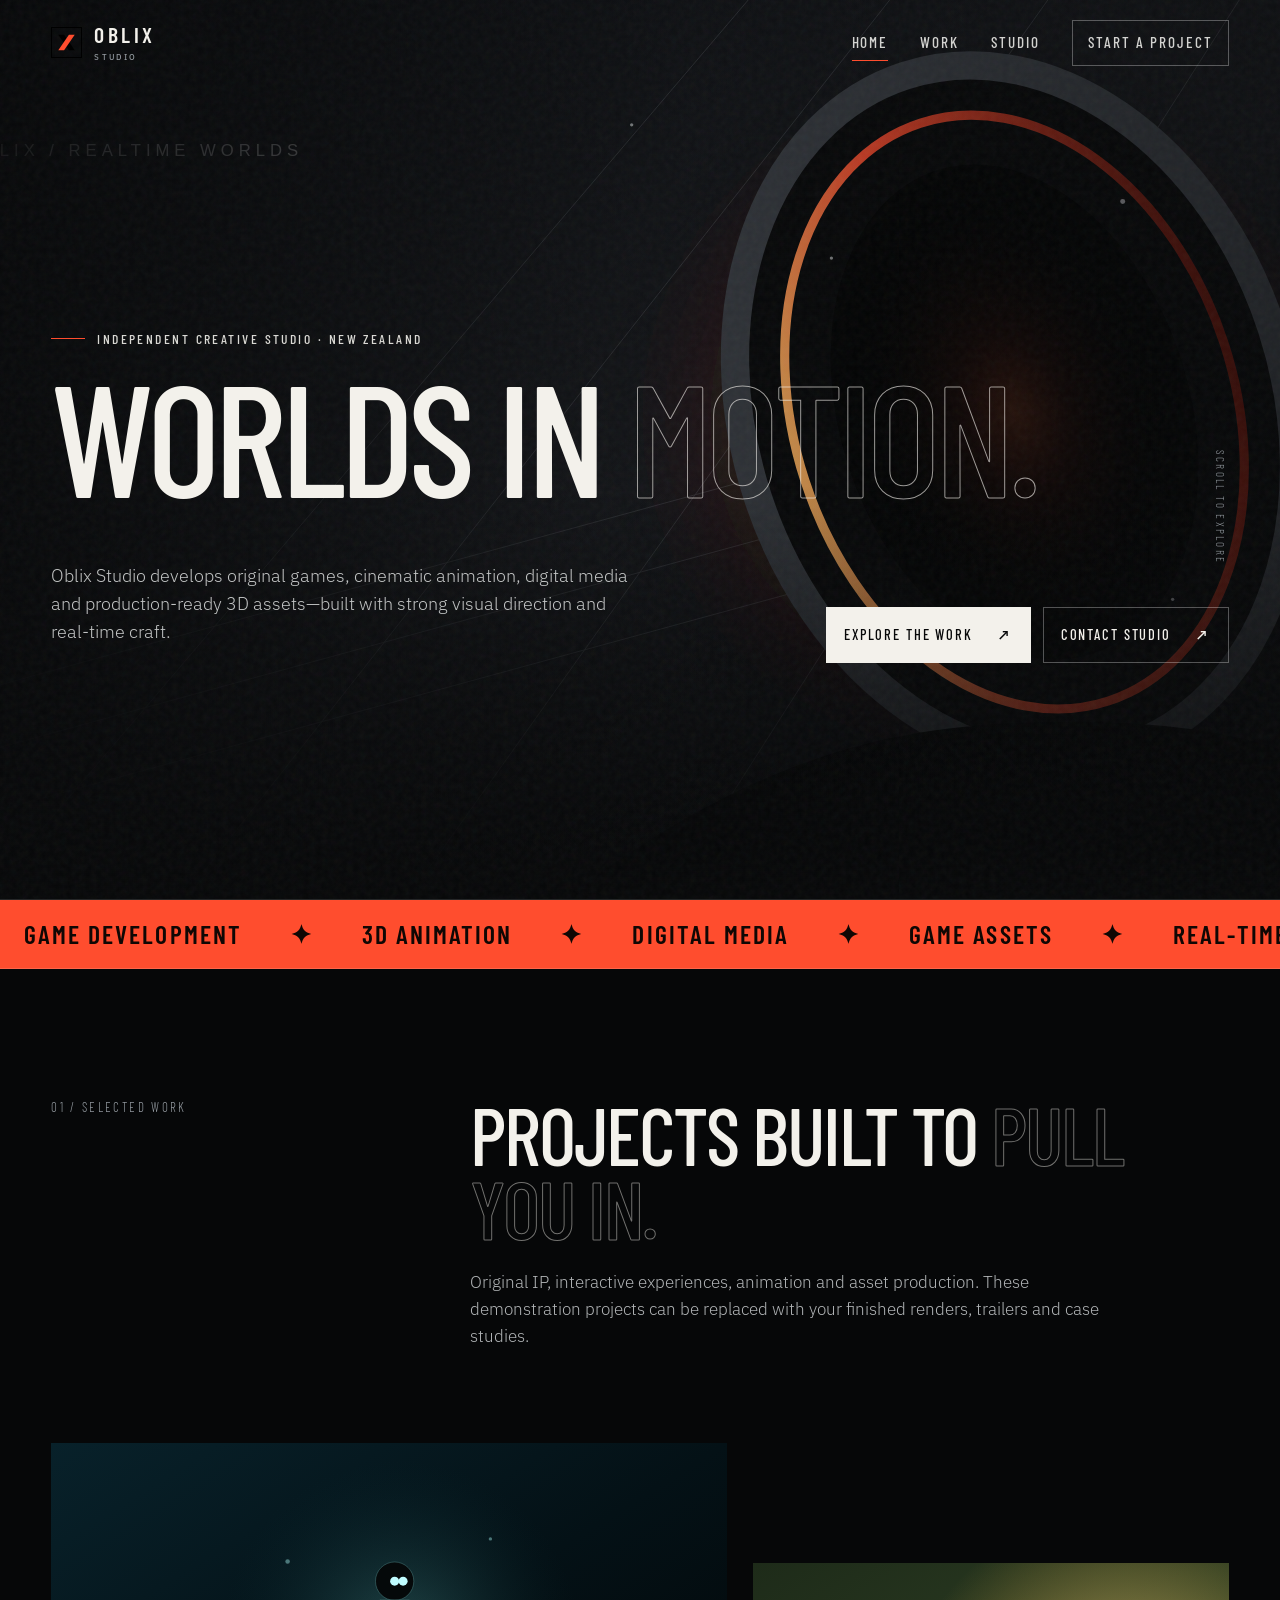
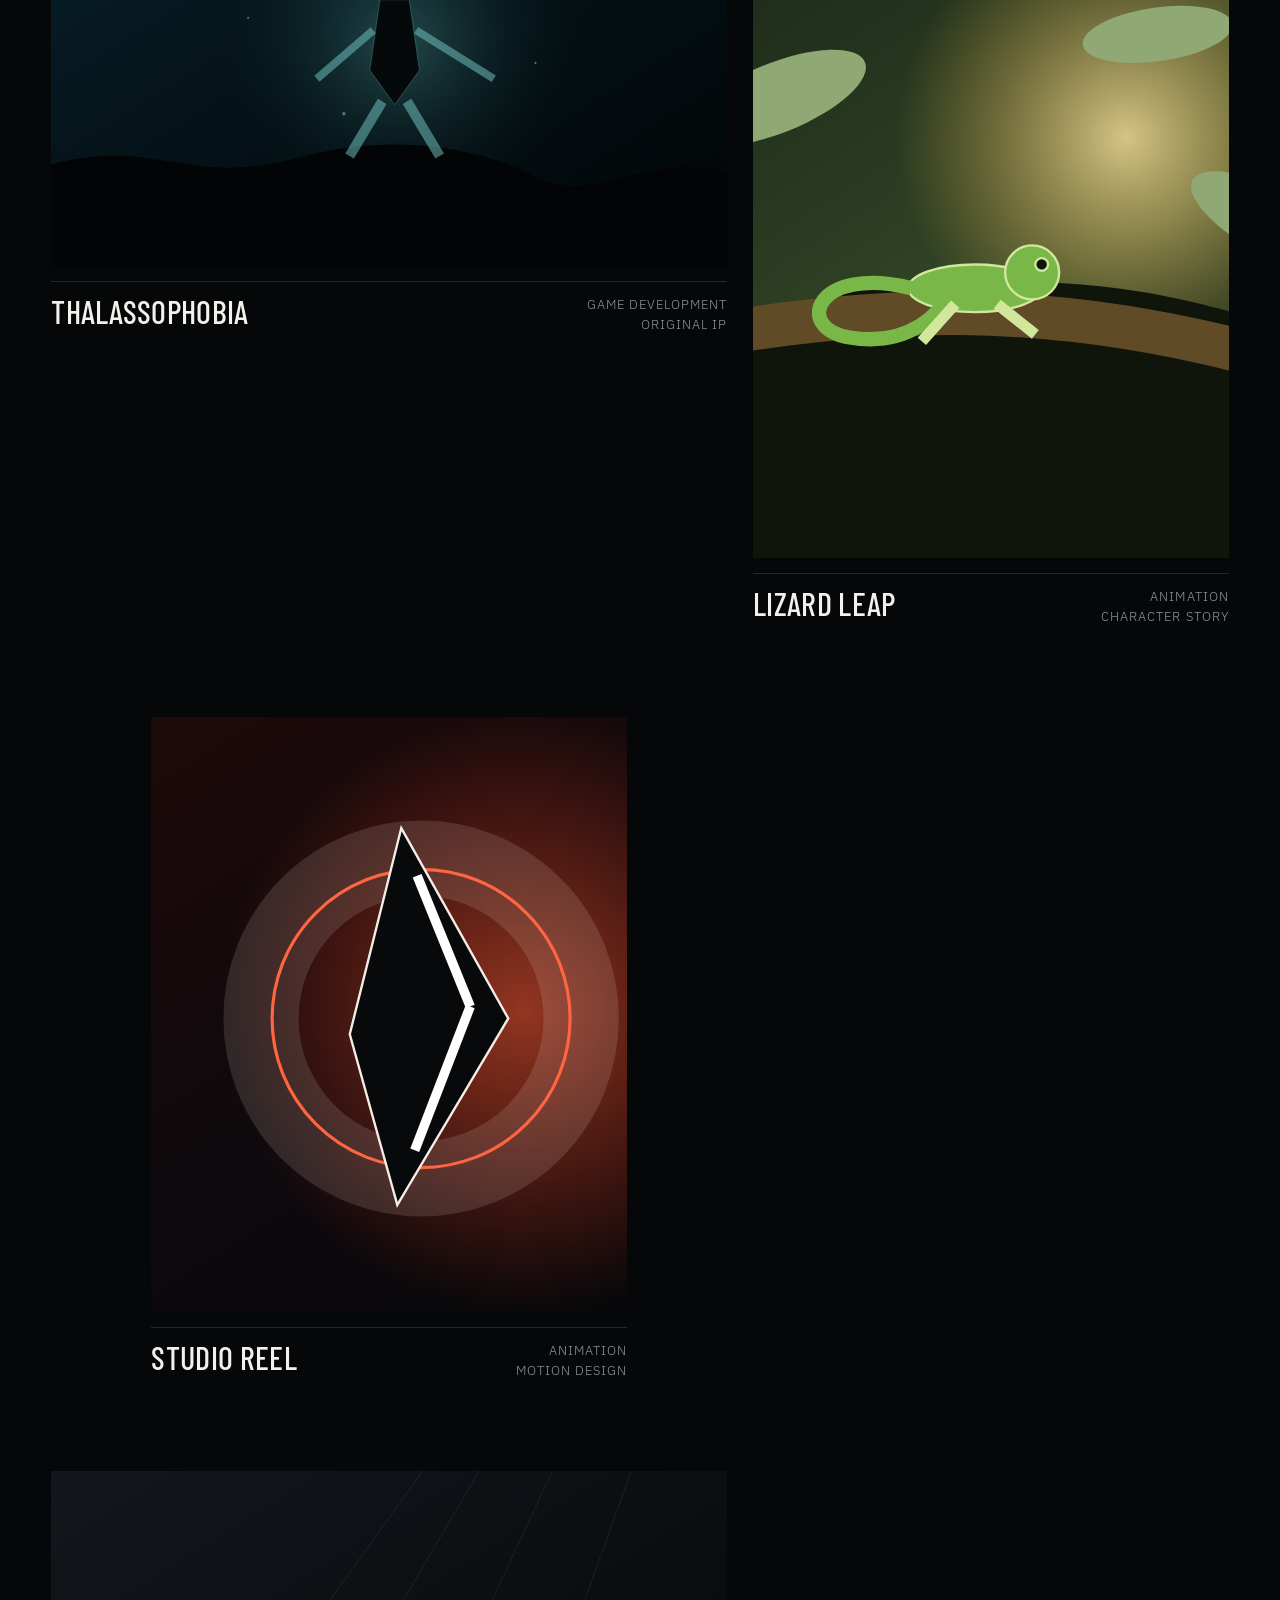
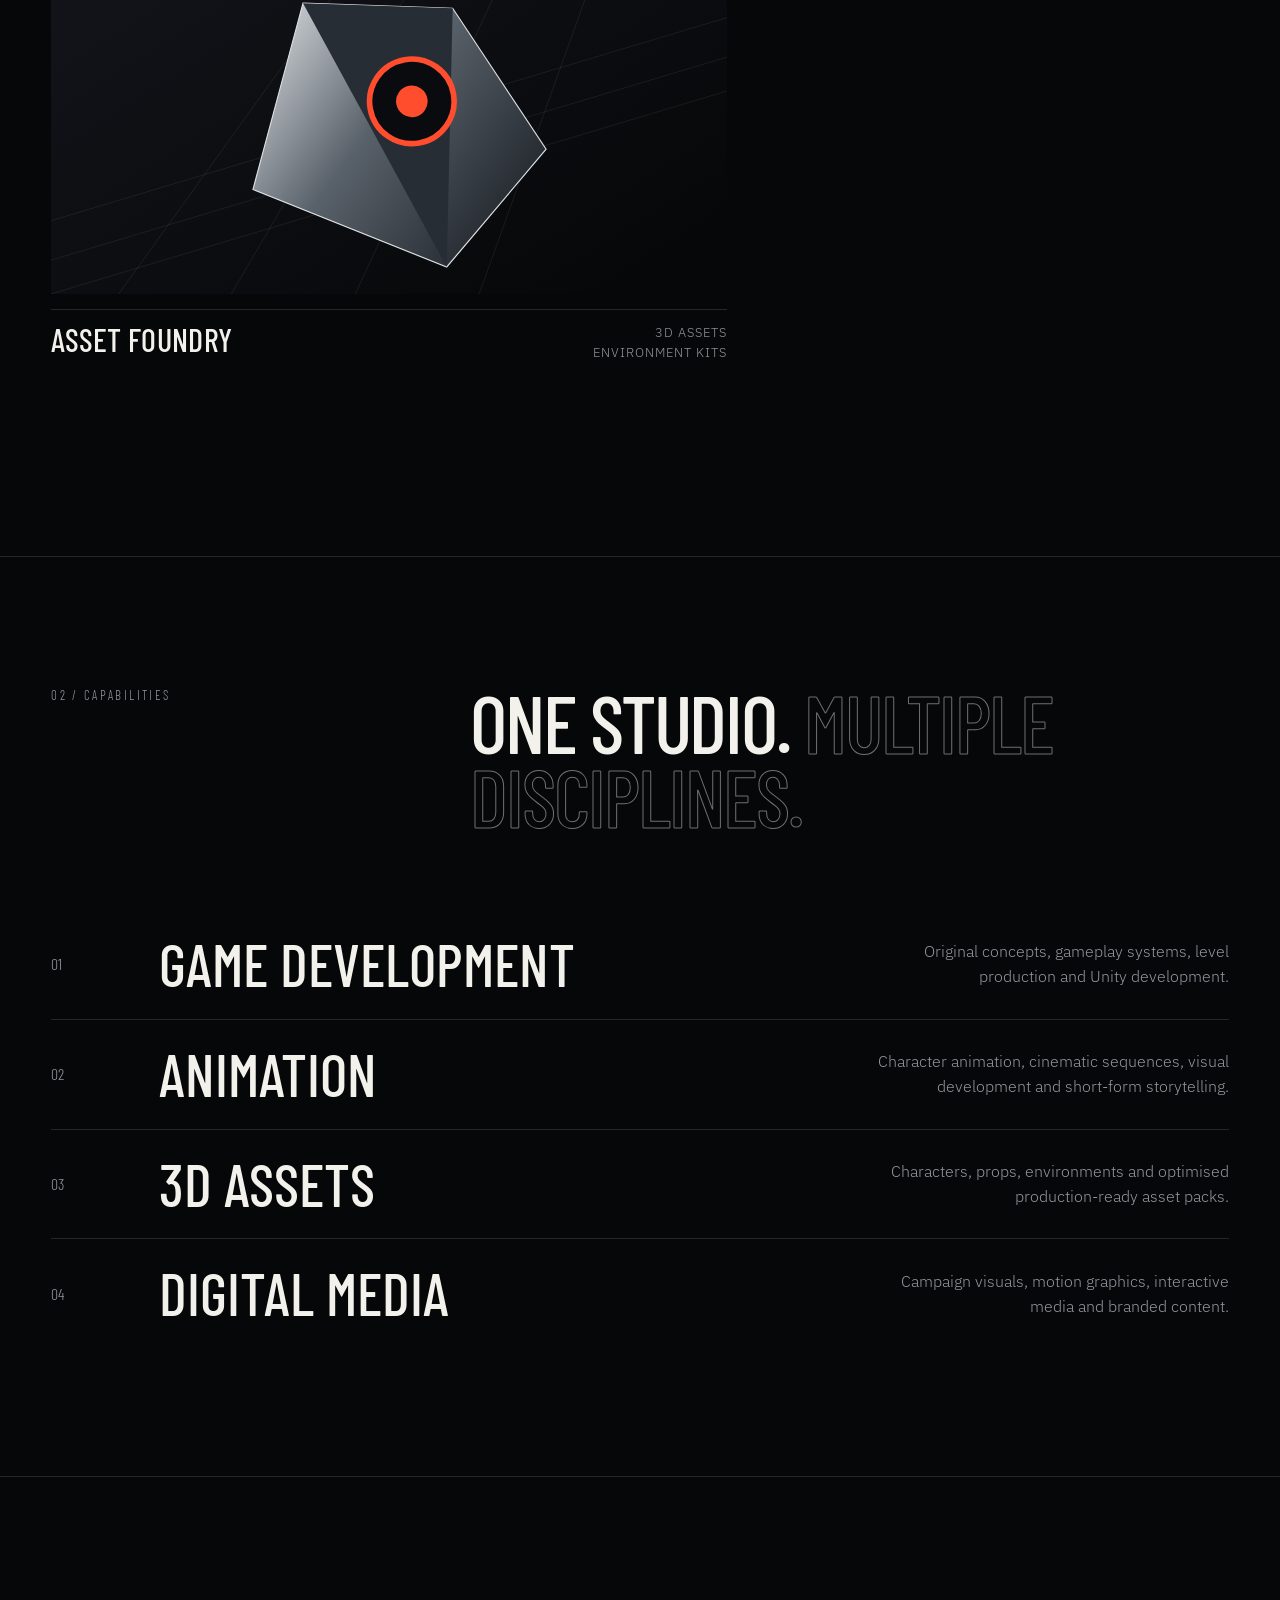
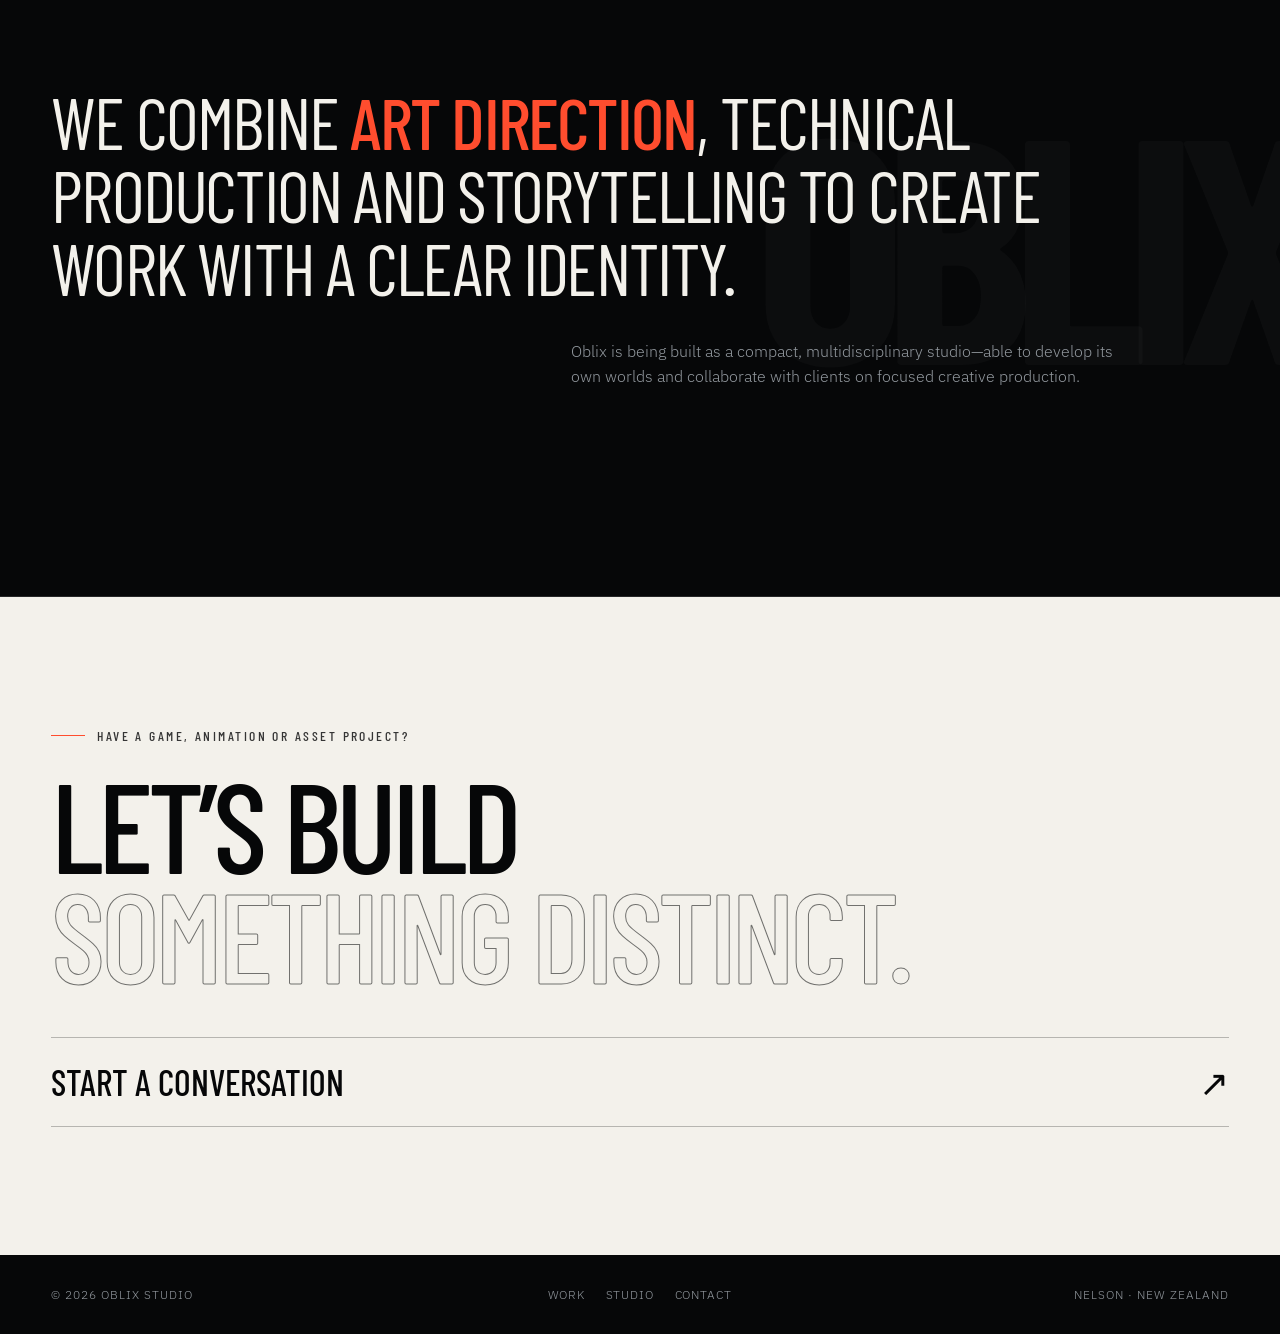
==== index.html @ b91f0e6e "first" ====
<!doctype html>
<html lang="en">
<head>
  <meta charset="utf-8">
  <meta name="viewport" content="width=device-width, initial-scale=1">
  <meta name="description" content="Oblix Studio creates games, animation, digital media and production-ready assets from New Zealand.">
  <meta name="theme-color" content="#060708">
  <title>Oblix Studio — Games, Animation & Digital Media</title>
  <link rel="icon" href="assets/favicon.svg" type="image/svg+xml">
  <link rel="stylesheet" href="styles.css">
</head>
<body>
<a class="skip-link" href="#main">Skip to content</a>
<header class="site-header">
  <a class="brand" href="index.html" aria-label="Oblix Studio home">
    <img class="brand-mark" src="assets/logo-mark.svg" alt=""><span class="brand-name">Oblix<small>Studio</small></span>
  </a>
  <button class="menu-toggle" aria-label="Open navigation" aria-expanded="false"><span></span></button>
  <nav class="nav-links" aria-label="Primary navigation">
    <a href="index.html" aria-current="page">Home</a><a href="work.html">Work</a><a href="about.html">Studio</a><a class="nav-contact" href="contact.html">Start a project</a>
  </nav>
</header>

<main id="main">
  <section class="hero">
    <div class="hero-media"><img src="assets/hero.svg" alt="Abstract portal in a dark real-time digital environment"></div><div class="hero-noise"></div>
    <div class="hero-content">
      <div class="eyebrow">Independent creative studio · New Zealand</div>
      <h1>Worlds in <span>motion.</span></h1>
      <div class="hero-bottom">
        <p class="hero-copy">Oblix Studio develops original games, cinematic animation, digital media and production-ready 3D assets—built with strong visual direction and real-time craft.</p>
        <div class="hero-actions"><a class="button primary" href="work.html">Explore the work</a><a class="button" href="contact.html">Contact studio</a></div>
      </div>
    </div>
    <div class="scroll-cue">Scroll to explore</div>
  </section>

  <div class="ticker" aria-hidden="true"><div class="ticker-track"><span>Game Development</span><span>3D Animation</span><span>Digital Media</span><span>Game Assets</span><span>Real-Time Production</span><span>Game Development</span><span>3D Animation</span><span>Digital Media</span><span>Game Assets</span><span>Real-Time Production</span></div></div>

  <section class="section" id="featured-work">
    <div class="section-head reveal"><div class="section-kicker">01 / Selected work</div><div><h2 class="section-title">Projects built to <em>pull you in.</em></h2><p class="section-intro">Original IP, interactive experiences, animation and asset production. These demonstration projects can be replaced with your finished renders, trailers and case studies.</p></div></div>
    <div class="work-grid">
      <a class="work-card reveal" href="work.html#thalassophobia"><div class="work-image"><img src="assets/project-ocean.svg" alt="Deep ocean game concept artwork"></div><div class="work-meta"><div class="work-name">Thalassophobia</div><div class="work-type">Game development<br>Original IP</div></div></a>
      <a class="work-card small reveal" href="work.html#lizard-leap"><div class="work-image"><img src="assets/project-lizard.svg" alt="Stylised lizard in a forest environment"></div><div class="work-meta"><div class="work-name">Lizard Leap</div><div class="work-type">Animation<br>Character story</div></div></a>
      <a class="work-card small reveal" href="work.html#reel"><div class="work-image"><img src="assets/project-reel.svg" alt="Abstract animation reel artwork"></div><div class="work-meta"><div class="work-name">Studio Reel</div><div class="work-type">Animation<br>Motion design</div></div></a>
      <a class="work-card reveal" href="work.html#assets"><div class="work-image"><img src="assets/project-assets.svg" alt="Hard-surface 3D asset artwork"></div><div class="work-meta"><div class="work-name">Asset Foundry</div><div class="work-type">3D assets<br>Environment kits</div></div></a>
    </div>
  </section>

  <section class="section capabilities">
    <div class="section-head reveal"><div class="section-kicker">02 / Capabilities</div><div><h2 class="section-title">One studio. <em>Multiple disciplines.</em></h2></div></div>
    <div class="capability-row reveal"><div class="capability-num">01</div><div class="capability-name">Game development</div><div class="capability-detail">Original concepts, gameplay systems, level production and Unity development.</div></div>
    <div class="capability-row reveal"><div class="capability-num">02</div><div class="capability-name">Animation</div><div class="capability-detail">Character animation, cinematic sequences, visual development and short-form storytelling.</div></div>
    <div class="capability-row reveal"><div class="capability-num">03</div><div class="capability-name">3D assets</div><div class="capability-detail">Characters, props, environments and optimised production-ready asset packs.</div></div>
    <div class="capability-row reveal"><div class="capability-num">04</div><div class="capability-name">Digital media</div><div class="capability-detail">Campaign visuals, motion graphics, interactive media and branded content.</div></div>
  </section>

  <section class="section statement">
    <div class="statement-inner reveal"><p>We combine <strong>art direction</strong>, technical production and storytelling to create work with a clear identity.</p><div class="statement-note">Oblix is being built as a compact, multidisciplinary studio—able to develop its own worlds and collaborate with clients on focused creative production.</div></div>
  </section>

  <section class="contact-band">
    <div class="contact-band-inner reveal"><div class="eyebrow">Have a game, animation or asset project?</div><h2>Let’s build <span>something distinct.</span></h2><a class="contact-link" href="contact.html"><span>Start a conversation</span><span>↗</span></a></div>
  </section>
</main>

<footer class="site-footer"><div>© <span data-year></span> Oblix Studio</div><nav><a href="work.html">Work</a><a href="about.html">Studio</a><a href="contact.html">Contact</a></nav><div class="footer-right">Nelson · New Zealand</div></footer>
<script src="script.js"></script>
</body>
</html>
---- styles.css ----
@import url('https://fonts.googleapis.com/css2?family=Barlow+Condensed:wght@400;500;600;700&family=IBM+Plex+Sans:wght@300;400;500;600&display=swap');

:root {
  --bg: #060708;
  --bg-soft: #0b0d0f;
  --surface: #101316;
  --text: #f3f1eb;
  --muted: #92989e;
  --line: rgba(255,255,255,.13);
  --line-strong: rgba(255,255,255,.3);
  --accent: #ff4d2e;
  --accent-2: #ffb347;
  --max: 1500px;
  --pad: clamp(20px, 4vw, 68px);
  --display: 'Barlow Condensed', Arial Narrow, sans-serif;
  --body: 'IBM Plex Sans', Arial, sans-serif;
}

* { box-sizing: border-box; }
html { scroll-behavior: smooth; background: var(--bg); }
body {
  margin: 0;
  background: var(--bg);
  color: var(--text);
  font-family: var(--body);
  font-weight: 300;
  line-height: 1.55;
  overflow-x: hidden;
}
body.menu-open { overflow: hidden; }
::selection { background: var(--accent); color: #fff; }
a { color: inherit; text-decoration: none; }
img { max-width: 100%; display: block; }
button, input, textarea { font: inherit; }

.skip-link {
  position: fixed; left: 12px; top: -60px; z-index: 9999;
  background: var(--text); color: var(--bg); padding: 10px 16px;
}
.skip-link:focus { top: 12px; }

.site-header {
  position: fixed; inset: 0 0 auto 0; z-index: 100;
  display: flex; justify-content: space-between; align-items: center;
  padding: 20px var(--pad);
  transition: background .35s ease, border-color .35s ease, padding .35s ease;
  border-bottom: 1px solid transparent;
}
.site-header.scrolled {
  background: rgba(6,7,8,.88); backdrop-filter: blur(18px);
  border-color: var(--line); padding-top: 14px; padding-bottom: 14px;
}
.brand { display: inline-flex; gap: 12px; align-items: center; position: relative; z-index: 102; }
.brand-mark { width: 31px; height: 31px; }
.brand-name {
  font-family: var(--display); font-size: 1.35rem; font-weight: 600;
  letter-spacing: .16em; text-transform: uppercase; line-height: 1;
}
.brand-name small { display: block; font: 500 .52rem var(--body); letter-spacing: .29em; color: var(--muted); margin-top: 5px; }
.nav-links { display: flex; align-items: center; gap: clamp(20px, 2.5vw, 42px); }
.nav-links a {
  font-family: var(--display); font-weight: 500; font-size: .95rem;
  letter-spacing: .13em; text-transform: uppercase; color: #d3d3d0;
  position: relative;
}
.nav-links a::after { content: ''; position: absolute; left: 0; right: 100%; bottom: -6px; height: 1px; background: var(--accent); transition: right .25s ease; }
.nav-links a:hover::after, .nav-links a[aria-current='page']::after { right: 0; }
.nav-contact { border: 1px solid var(--line-strong); padding: 10px 15px; }
.nav-contact:hover { border-color: var(--accent); }
.menu-toggle { display: none; background: none; border: 0; color: var(--text); width: 42px; height: 42px; position: relative; z-index: 102; }
.menu-toggle span, .menu-toggle::before, .menu-toggle::after { content: ''; position: absolute; width: 24px; height: 1px; background: currentColor; left: 9px; transition: .3s ease; }
.menu-toggle::before { top: 13px; }.menu-toggle span { top: 20px; }.menu-toggle::after { top: 27px; }
.menu-open .menu-toggle::before { transform: translateY(7px) rotate(45deg); }
.menu-open .menu-toggle span { opacity: 0; }
.menu-open .menu-toggle::after { transform: translateY(-7px) rotate(-45deg); }

.hero {
  min-height: 100svh; position: relative; display: grid; align-items: end;
  overflow: hidden; border-bottom: 1px solid var(--line);
}
.hero-media { position: absolute; inset: 0; }
.hero-media img { width: 100%; height: 100%; object-fit: cover; }
.hero-media::after {
  content: ''; position: absolute; inset: 0;
  background: linear-gradient(90deg, rgba(6,7,8,.85) 0%, rgba(6,7,8,.2) 54%, rgba(6,7,8,.5) 100%), linear-gradient(0deg, #060708 0%, transparent 46%);
}
.hero-noise { position: absolute; inset: 0; opacity: .14; pointer-events: none; background-image: url("data:image/svg+xml,%3Csvg viewBox='0 0 180 180' xmlns='http://www.w3.org/2000/svg'%3E%3Cfilter id='n'%3E%3CfeTurbulence type='fractalNoise' baseFrequency='.8' numOctaves='4' stitchTiles='stitch'/%3E%3C/filter%3E%3Crect width='100%25' height='100%25' filter='url(%23n)' opacity='.35'/%3E%3C/svg%3E"); }
.hero-content { position: relative; z-index: 2; padding: 150px var(--pad) 58px; max-width: var(--max); width: 100%; margin: auto; }
.eyebrow { display: flex; align-items: center; gap: 12px; font-family: var(--display); letter-spacing: .18em; text-transform: uppercase; font-weight: 500; color: #dad9d4; font-size: .85rem; }
.eyebrow::before { content: ''; width: 34px; height: 1px; background: var(--accent); }
.hero h1, .page-hero h1 {
  margin: 20px 0 0; max-width: 1080px; font-family: var(--display); font-weight: 500;
  text-transform: uppercase; letter-spacing: -.035em; line-height: .83;
  font-size: clamp(5rem, 12.4vw, 13.8rem);
}
.hero h1 span { color: transparent; -webkit-text-stroke: 1px rgba(243,241,235,.62); }
.hero-bottom { display: grid; grid-template-columns: minmax(260px, 580px) auto; gap: 40px; align-items: end; margin-top: 44px; }
.hero-copy { font-size: clamp(1rem, 1.4vw, 1.28rem); color: #c1c3c3; max-width: 600px; }
.hero-actions { display: flex; gap: 12px; justify-content: flex-end; flex-wrap: wrap; }
.button { display: inline-flex; align-items: center; justify-content: space-between; gap: 24px; min-width: 180px; padding: 15px 17px; border: 1px solid var(--line-strong); font-family: var(--display); text-transform: uppercase; letter-spacing: .13em; font-weight: 500; font-size: .9rem; transition: background .25s, color .25s, border-color .25s; }
.button::after { content: '↗'; font-family: var(--body); font-size: 1rem; }
.button.primary { background: var(--text); color: var(--bg); border-color: var(--text); }
.button:hover { background: var(--accent); color: #fff; border-color: var(--accent); }
.scroll-cue { position: absolute; right: var(--pad); top: 50%; z-index: 2; writing-mode: vertical-rl; font-family: var(--display); text-transform: uppercase; letter-spacing: .2em; font-size: .7rem; color: var(--muted); }

.ticker { overflow: hidden; border-bottom: 1px solid var(--line); background: var(--accent); color: #100704; }
.ticker-track { width: max-content; display: flex; animation: ticker 28s linear infinite; }
.ticker span { font-family: var(--display); font-weight: 600; font-size: clamp(1.1rem, 2vw, 1.6rem); text-transform: uppercase; letter-spacing: .08em; padding: 14px 24px; }
.ticker span::after { content: '✦'; margin-left: 48px; }
@keyframes ticker { to { transform: translateX(-50%); } }

.section { padding: clamp(80px, 10vw, 150px) var(--pad); max-width: var(--max); margin: auto; }
.section-head { display: grid; grid-template-columns: 1fr 2fr; gap: 40px; align-items: start; margin-bottom: clamp(38px, 6vw, 82px); }
.section-kicker { font-family: var(--display); letter-spacing: .18em; text-transform: uppercase; color: var(--muted); font-size: .82rem; }
.section-title { margin: 0; font: 500 clamp(2.7rem, 6.3vw, 7.4rem)/.92 var(--display); text-transform: uppercase; letter-spacing: -.025em; }
.section-title em { font-style: normal; color: transparent; -webkit-text-stroke: 1px rgba(243,241,235,.45); }
.section-intro { max-width: 670px; color: #b1b4b6; font-size: 1.08rem; margin-top: 24px; }

.work-grid { display: grid; grid-template-columns: repeat(12, 1fr); gap: clamp(14px, 2vw, 28px); }
.work-card { position: relative; grid-column: span 7; margin-bottom: clamp(26px, 5vw, 76px); }
.work-card:nth-child(2), .work-card:nth-child(3n+2) { grid-column: 8 / span 5; margin-top: 120px; }
.work-card:nth-child(3n) { grid-column: 2 / span 5; }
.work-image { position: relative; overflow: hidden; background: var(--surface); aspect-ratio: 16/10; }
.work-card.small .work-image { aspect-ratio: 4/5; }
.work-image img { width: 100%; height: 100%; object-fit: cover; transition: transform .8s cubic-bezier(.2,.75,.2,1), filter .5s; }
.work-image::after { content: 'View project ↗'; position: absolute; right: 0; bottom: 0; background: var(--text); color: var(--bg); padding: 12px 15px; font: 500 .76rem var(--display); text-transform: uppercase; letter-spacing: .12em; transform: translateY(100%); transition: transform .3s ease; }
.work-card:hover img { transform: scale(1.035); filter: saturate(1.08); }
.work-card:hover .work-image::after { transform: translateY(0); }
.work-meta { display: flex; justify-content: space-between; gap: 20px; border-top: 1px solid var(--line); margin-top: 15px; padding-top: 13px; }
.work-name { font: 500 clamp(1.45rem, 2.5vw, 2.3rem)/1 var(--display); text-transform: uppercase; letter-spacing: .01em; }
.work-type { color: var(--muted); text-align: right; font-size: .82rem; text-transform: uppercase; letter-spacing: .08em; }

.capabilities { border-top: 1px solid var(--line); border-bottom: 1px solid var(--line); }
.capability-row { display: grid; grid-template-columns: 80px 1fr auto; gap: 28px; align-items: center; padding: 25px 0; border-bottom: 1px solid var(--line); transition: padding .25s, color .25s; }
.capability-row:last-child { border-bottom: 0; }
.capability-row:hover { padding-left: 12px; color: var(--accent); }
.capability-num { color: var(--muted); font-family: var(--display); }
.capability-name { font: 500 clamp(2rem, 4.6vw, 5.2rem)/1 var(--display); text-transform: uppercase; }
.capability-detail { color: var(--muted); max-width: 360px; text-align: right; }

.statement { min-height: 80svh; display: flex; align-items: center; position: relative; overflow: hidden; border-bottom: 1px solid var(--line); }
.statement::before { content: 'OBLIX'; position: absolute; right: -2vw; top: 50%; transform: translateY(-50%); font: 700 25vw/1 var(--display); color: rgba(255,255,255,.025); letter-spacing: -.07em; }
.statement-inner { position: relative; z-index: 1; max-width: 1080px; }
.statement p { font: 400 clamp(2.4rem, 5.6vw, 6.5rem)/1.02 var(--display); text-transform: uppercase; margin: 0; letter-spacing: -.025em; }
.statement p strong { color: var(--accent); font-weight: 500; }
.statement-note { max-width: 560px; margin: 35px 0 0 auto; color: var(--muted); }

.contact-band { padding: clamp(80px, 10vw, 150px) var(--pad); background: var(--text); color: var(--bg); }
.contact-band-inner { max-width: var(--max); margin: auto; }
.contact-band .eyebrow { color: #353535; }
.contact-band h2 { font: 500 clamp(4rem, 10vw, 11rem)/.86 var(--display); letter-spacing: -.04em; text-transform: uppercase; margin: 22px 0 48px; }
.contact-band h2 span { display: block; color: transparent; -webkit-text-stroke: 1px rgba(6,7,8,.55); }
.contact-link { display: flex; align-items: center; justify-content: space-between; gap: 20px; border-top: 1px solid rgba(0,0,0,.25); border-bottom: 1px solid rgba(0,0,0,.25); padding: 22px 0; font: 500 clamp(1.3rem, 2.8vw, 2.6rem) var(--display); text-transform: uppercase; }
.contact-link:hover { color: var(--accent); }

.site-footer { padding: 30px var(--pad); max-width: var(--max); margin: auto; display: grid; grid-template-columns: 1fr auto 1fr; align-items: center; gap: 24px; color: var(--muted); font-size: .78rem; letter-spacing: .08em; text-transform: uppercase; }
.site-footer nav { display: flex; gap: 20px; justify-content: center; }
.site-footer .footer-right { text-align: right; }
.site-footer a:hover { color: var(--text); }

.page-hero { min-height: 72svh; padding: 180px var(--pad) 70px; max-width: var(--max); margin: auto; display: flex; flex-direction: column; justify-content: flex-end; }
.page-hero h1 { font-size: clamp(5rem, 15vw, 15rem); }
.page-hero-grid { display: grid; grid-template-columns: 1fr 1fr; gap: 60px; align-items: end; margin-top: 50px; }
.page-hero-grid p { max-width: 640px; color: #b5b7b8; font-size: 1.1rem; }
.page-index { justify-self: end; font: 500 1rem var(--display); text-transform: uppercase; letter-spacing: .18em; color: var(--muted); }

.gallery-toolbar { position: sticky; top: 70px; z-index: 20; display: flex; gap: 8px; flex-wrap: wrap; padding: 14px var(--pad); background: rgba(6,7,8,.91); backdrop-filter: blur(18px); border-top: 1px solid var(--line); border-bottom: 1px solid var(--line); }
.filter-button { background: transparent; color: var(--muted); border: 1px solid var(--line); padding: 9px 13px; font: 500 .78rem var(--display); text-transform: uppercase; letter-spacing: .12em; cursor: pointer; }
.filter-button.active, .filter-button:hover { color: var(--bg); background: var(--text); border-color: var(--text); }
.gallery-grid { display: grid; grid-template-columns: repeat(2, 1fr); gap: 1px; background: var(--line); border-top: 1px solid var(--line); border-bottom: 1px solid var(--line); }
.gallery-item { background: var(--bg); padding: clamp(20px, 3vw, 46px); transition: opacity .3s; }
.gallery-item.hidden { display: none; }
.gallery-item:nth-child(3n) { grid-column: 1 / -1; }
.gallery-item .work-image { aspect-ratio: 16/9; }
.gallery-item:nth-child(3n) .work-image { aspect-ratio: 2.2/1; }

.about-layout { display: grid; grid-template-columns: .8fr 1.2fr; gap: clamp(40px, 8vw, 130px); }
.about-side { position: sticky; top: 130px; align-self: start; }
.about-side p { color: var(--muted); max-width: 320px; }
.about-main h2 { font: 500 clamp(3.1rem, 6vw, 7rem)/.98 var(--display); text-transform: uppercase; letter-spacing: -.025em; margin: 0 0 40px; }
.about-main > p { font-size: clamp(1.15rem, 2vw, 1.55rem); color: #c7c7c5; max-width: 850px; }
.values { margin-top: 90px; border-top: 1px solid var(--line); }
.value { display: grid; grid-template-columns: 65px 1fr; gap: 30px; padding: 28px 0; border-bottom: 1px solid var(--line); }
.value h3 { margin: 0; font: 500 2rem var(--display); text-transform: uppercase; }
.value p { color: var(--muted); max-width: 650px; margin: 8px 0 0; }

.contact-layout { display: grid; grid-template-columns: .8fr 1.2fr; gap: clamp(45px, 9vw, 150px); }
.contact-person { border-top: 1px solid var(--line); padding-top: 22px; }
.contact-person-role { color: var(--accent); font: 500 .8rem var(--display); letter-spacing: .15em; text-transform: uppercase; }
.contact-person h2 { font: 500 clamp(2.8rem, 5vw, 5.8rem)/.92 var(--display); text-transform: uppercase; margin: 18px 0; }
.contact-person p { color: var(--muted); max-width: 420px; }
.contact-details { margin-top: 35px; display: grid; gap: 10px; }
.contact-details a { font-size: 1rem; border-bottom: 1px solid var(--line); padding: 12px 0; display: flex; justify-content: space-between; }
.contact-details a:hover { color: var(--accent); }
.contact-form { display: grid; gap: 26px; }
.field label { display: block; font: 500 .78rem var(--display); letter-spacing: .14em; text-transform: uppercase; color: var(--muted); margin-bottom: 9px; }
.field input, .field textarea, .field select { width: 100%; color: var(--text); background: transparent; border: 0; border-bottom: 1px solid var(--line-strong); padding: 12px 0; outline: none; border-radius: 0; }
.field input:focus, .field textarea:focus, .field select:focus { border-color: var(--accent); }
.field textarea { min-height: 150px; resize: vertical; }
.form-note { color: var(--muted); font-size: .85rem; }

.reveal { opacity: 0; transform: translateY(30px); transition: opacity .8s ease, transform .8s cubic-bezier(.2,.7,.2,1); }
.reveal.visible { opacity: 1; transform: none; }

@media (max-width: 900px) {
  .menu-toggle { display: block; }
  .nav-links { position: fixed; inset: 0; background: #08090a; flex-direction: column; justify-content: center; align-items: flex-start; padding: var(--pad); transform: translateX(100%); transition: transform .35s cubic-bezier(.65,0,.35,1); z-index: 101; }
  .menu-open .nav-links { transform: none; }
  .nav-links a { font-size: clamp(2rem, 9vw, 4.5rem); }
  .nav-contact { border: 0; padding: 0; }
  .hero-bottom, .page-hero-grid, .section-head, .about-layout, .contact-layout { grid-template-columns: 1fr; }
  .hero-actions { justify-content: flex-start; }
  .page-index { justify-self: start; }
  .work-card, .work-card:nth-child(2), .work-card:nth-child(3n+2), .work-card:nth-child(3n) { grid-column: 1/-1; margin-top: 0; }
  .work-card.small .work-image { aspect-ratio: 16/10; }
  .capability-row { grid-template-columns: 45px 1fr; }
  .capability-detail { grid-column: 2; text-align: left; }
  .about-side { position: static; }
  .gallery-grid { grid-template-columns: 1fr; }
  .gallery-item:nth-child(3n) { grid-column: auto; }
  .site-footer { grid-template-columns: 1fr; text-align: center; }
  .site-footer .footer-right { text-align: center; }
}

@media (max-width: 560px) {
  .hero h1 { font-size: clamp(4rem, 21vw, 7rem); }
  .hero-content { padding-bottom: 34px; }
  .scroll-cue { display: none; }
  .button { width: 100%; }
  .capability-name { font-size: 2.35rem; }
  .section { padding-left: 20px; padding-right: 20px; }
  .site-header, .page-hero, .contact-band, .site-footer { padding-left: 20px; padding-right: 20px; }
  .gallery-toolbar { padding-left: 20px; padding-right: 20px; }
}

@media (prefers-reduced-motion: reduce) {
  html { scroll-behavior: auto; }
  *, *::before, *::after { animation-duration: .001ms !important; animation-iteration-count: 1 !important; transition-duration: .001ms !important; }
  .reveal { opacity: 1; transform: none; }
}
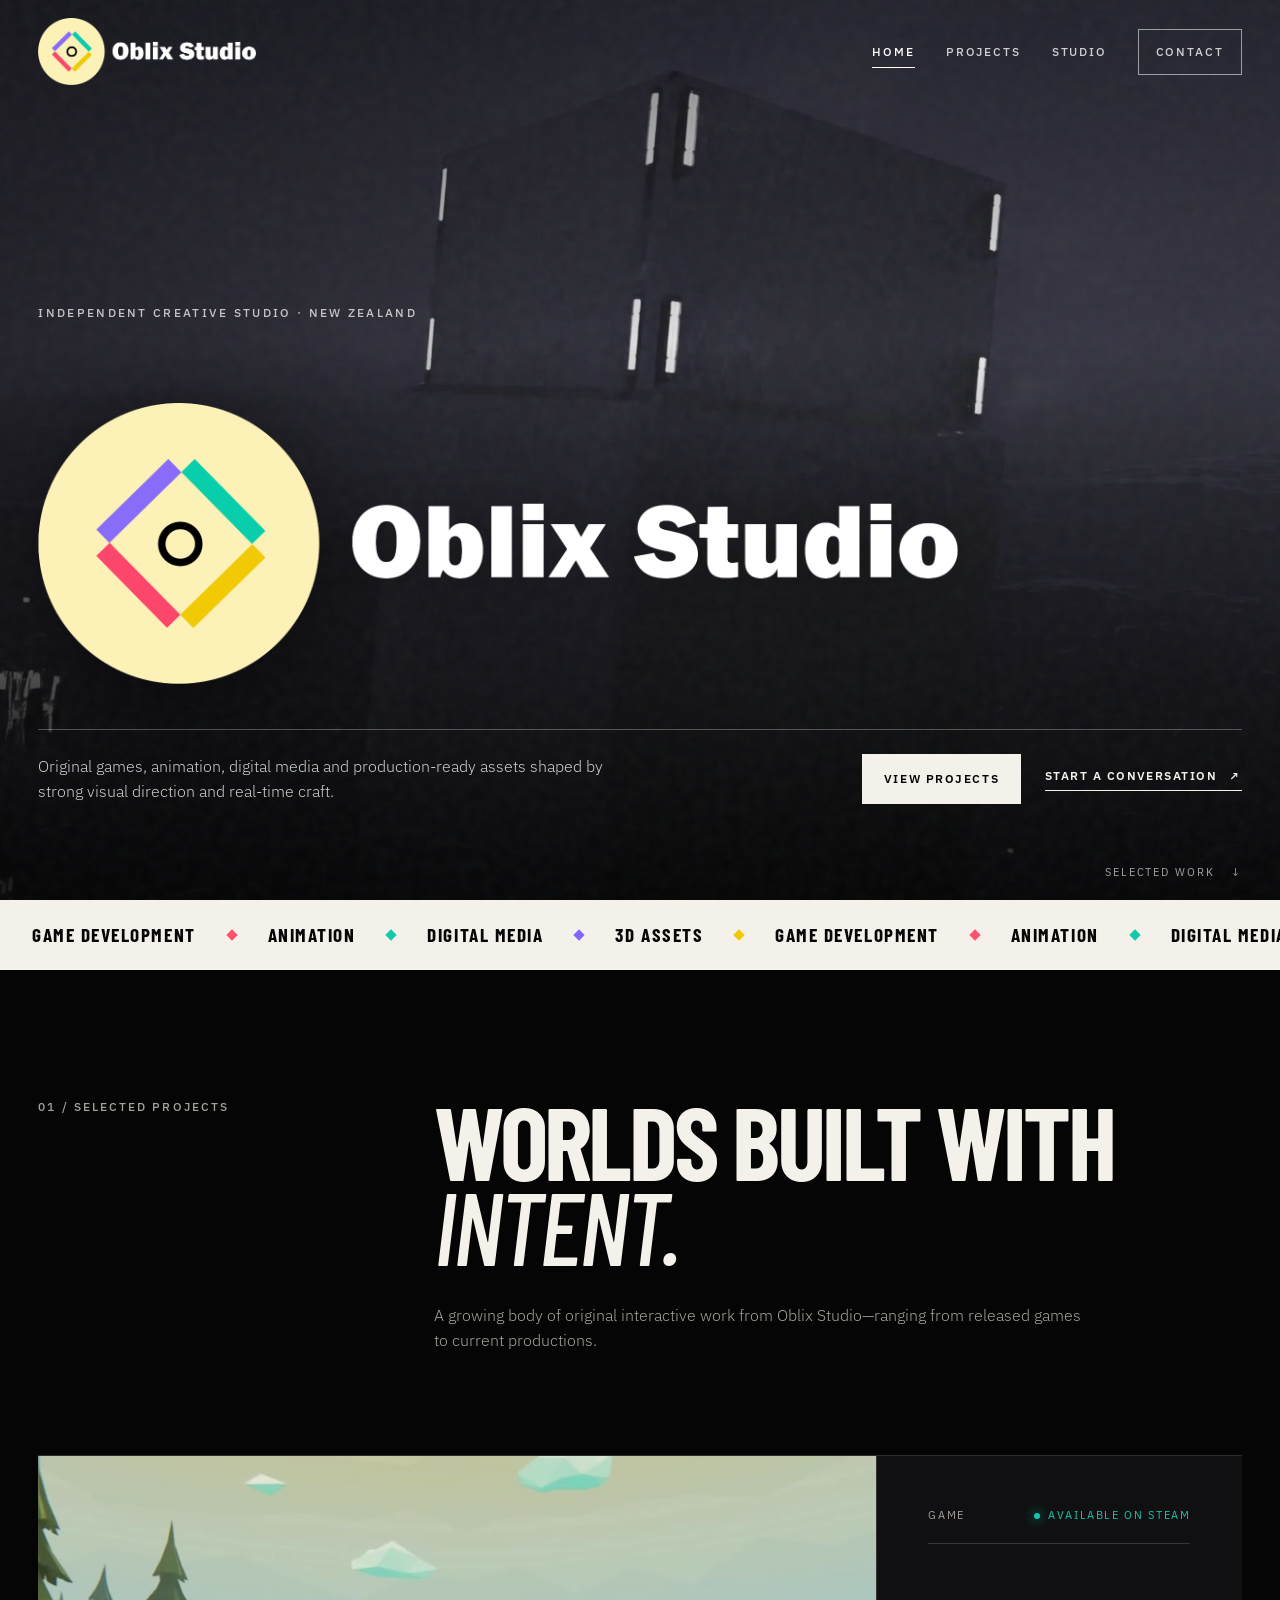
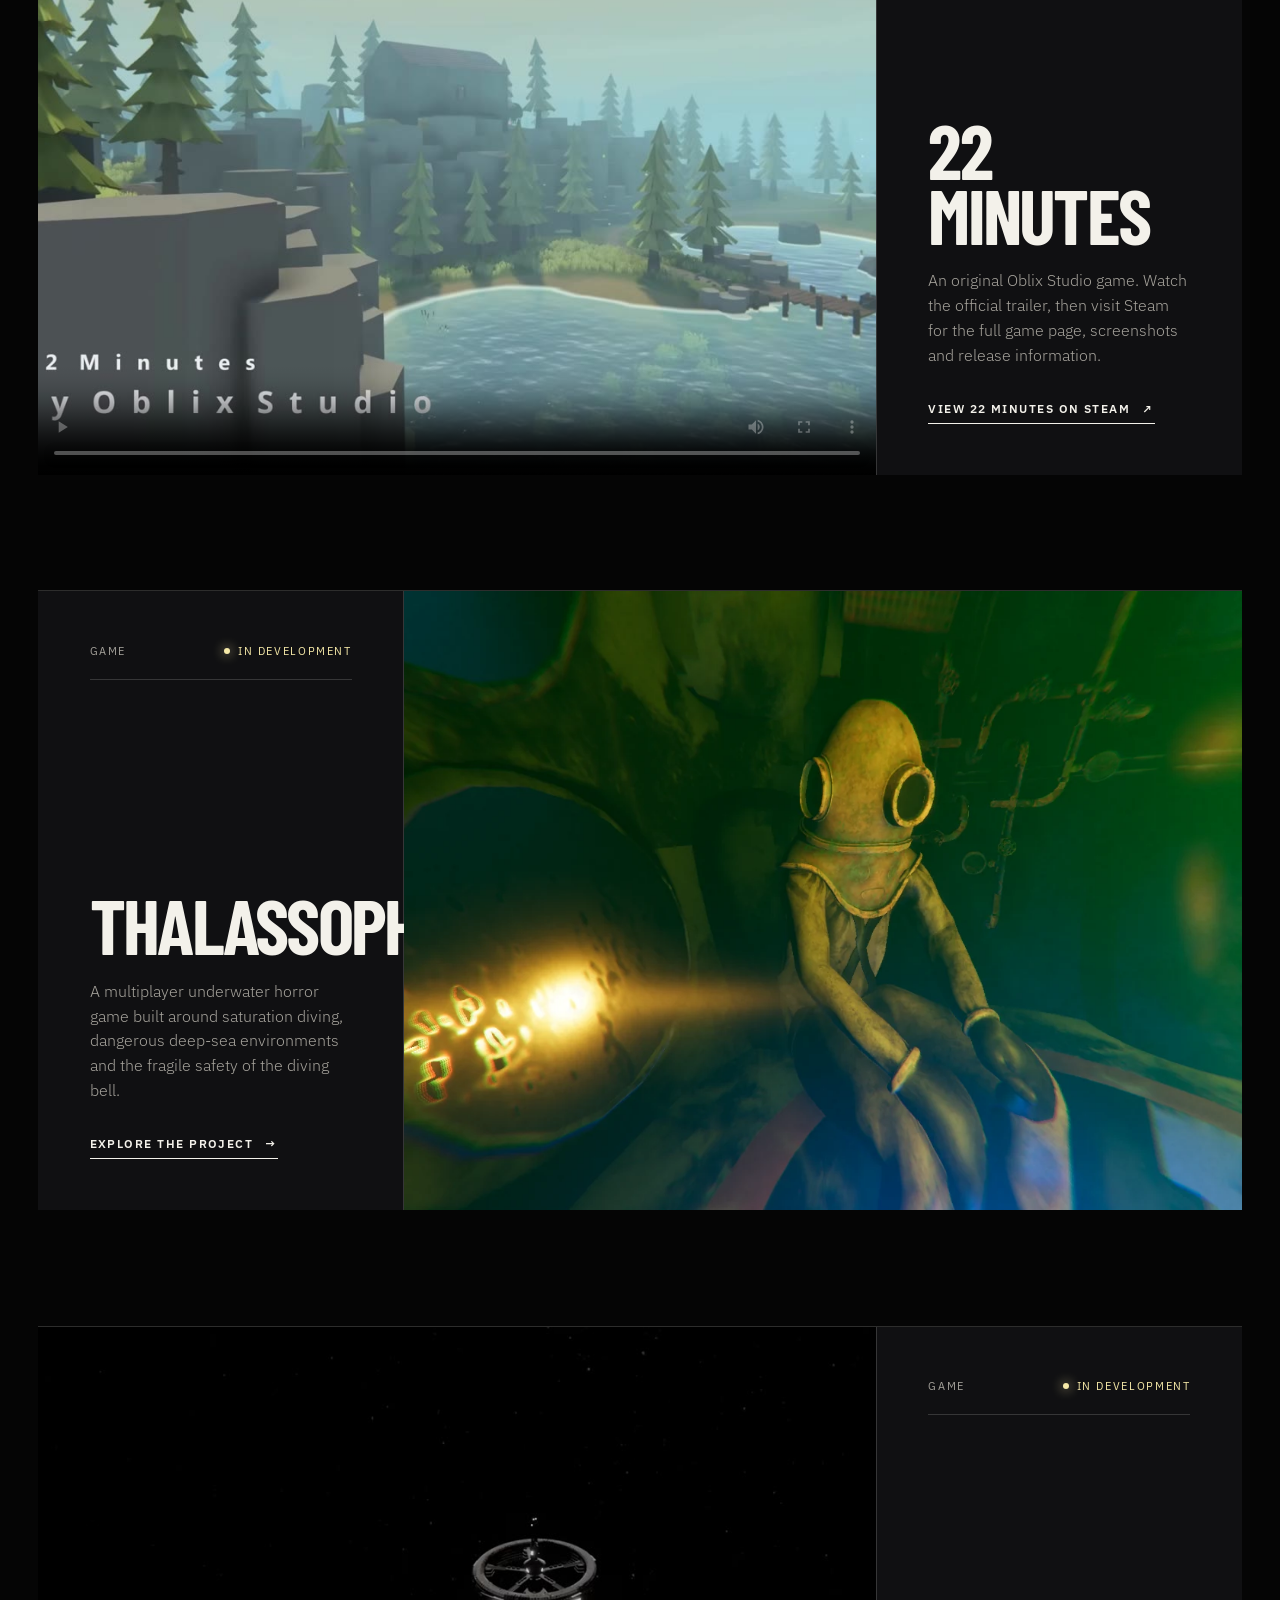
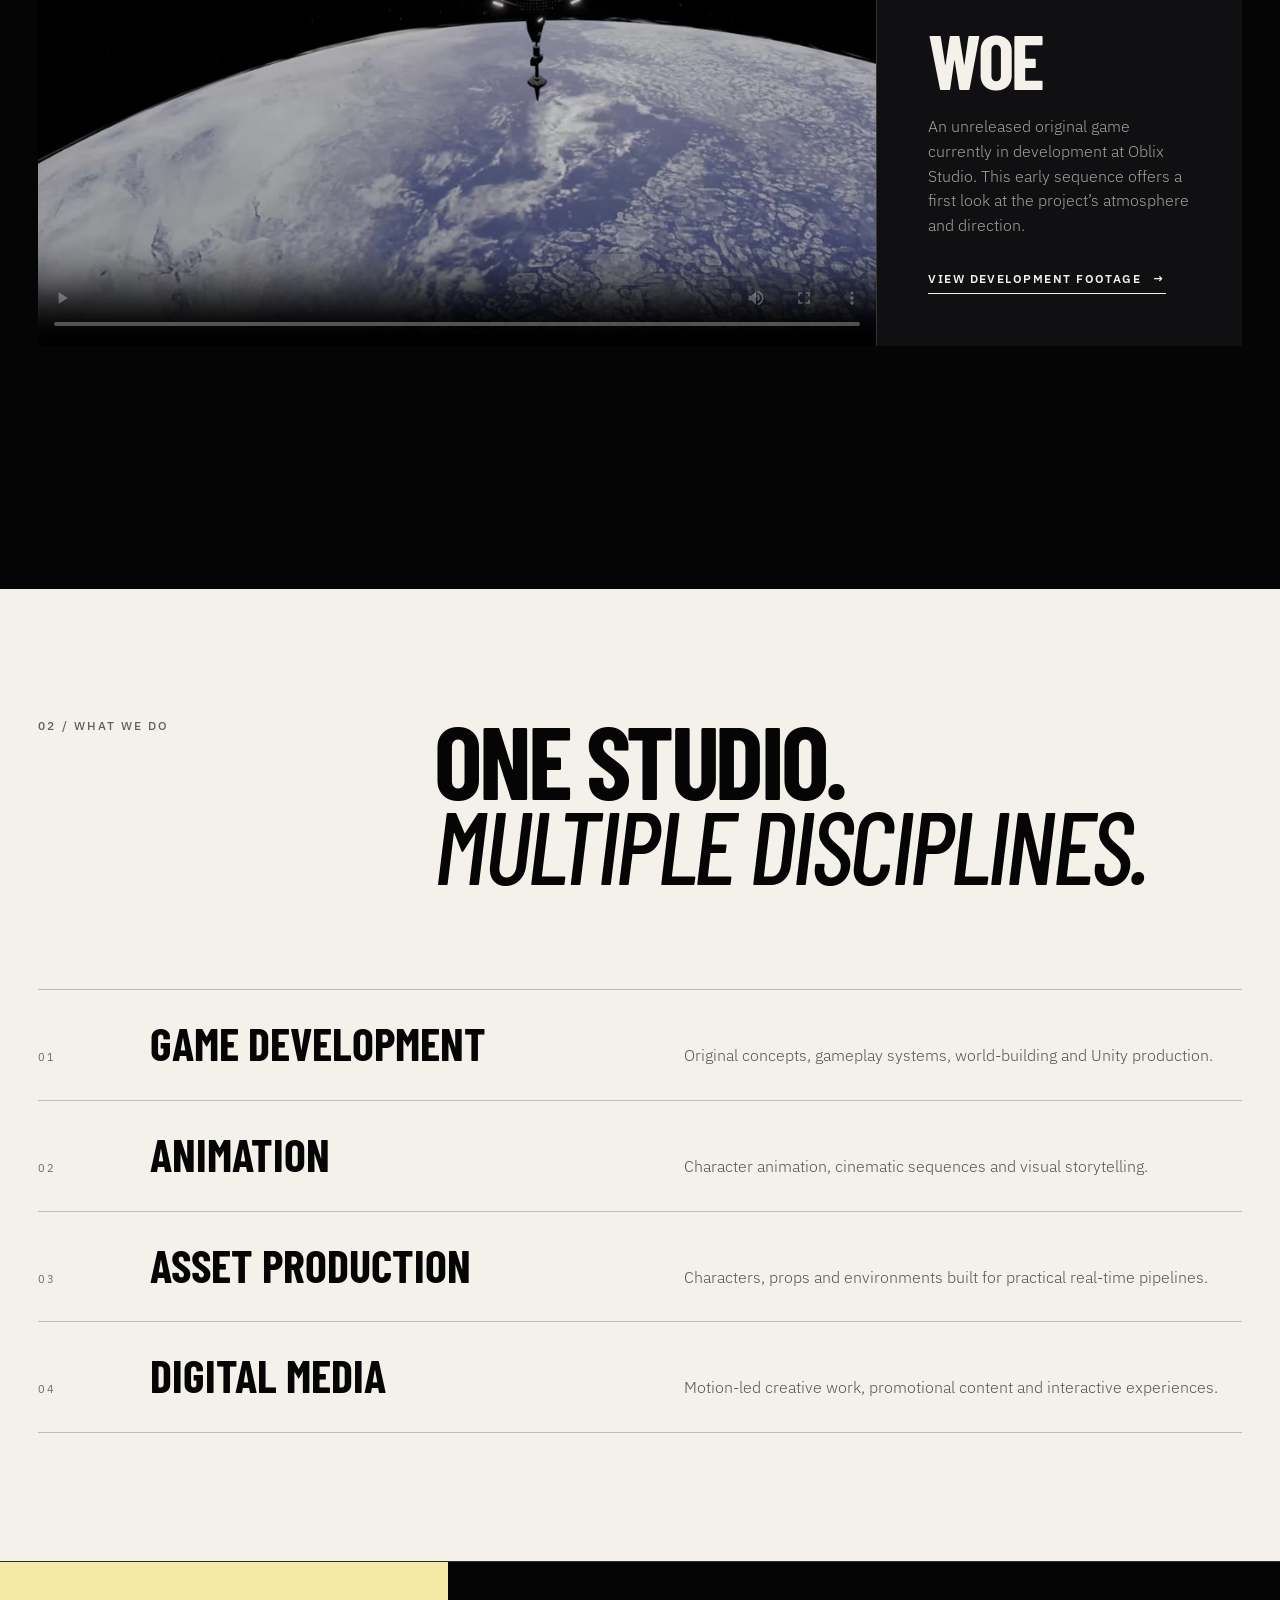
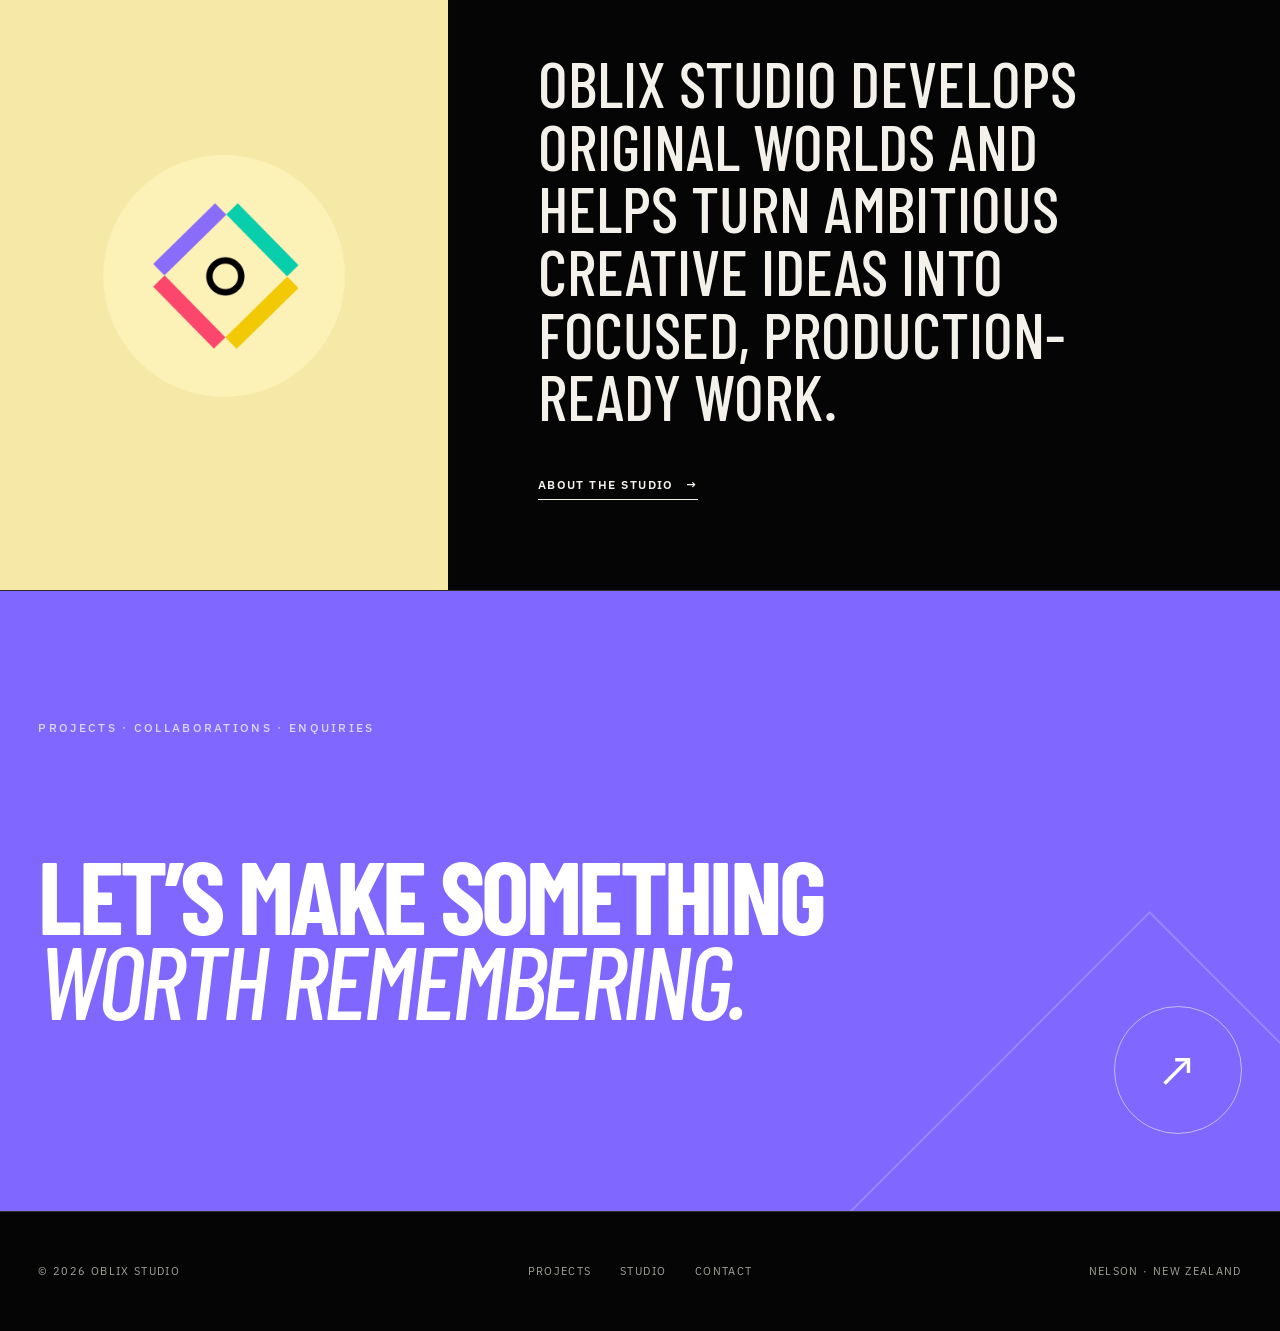
==== commit f069e100: "2" ====
--- a/index.html
+++ b/index.html
@@ -3,68 +3,143 @@
 <head>
   <meta charset="utf-8">
   <meta name="viewport" content="width=device-width, initial-scale=1">
-  <meta name="description" content="Oblix Studio creates games, animation, digital media and production-ready assets from New Zealand.">
-  <meta name="theme-color" content="#060708">
+  <meta name="description" content="Oblix Studio is an independent New Zealand studio creating original games, animation, digital media and production-ready assets.">
+  <meta name="theme-color" content="#050505">
+  <meta property="og:title" content="Oblix Studio — Games, Animation & Digital Media">
+  <meta property="og:description" content="Original games, animation, digital media and production-ready assets from New Zealand.">
+  <meta property="og:image" content="assets/images/thalassophobia.webp">
   <title>Oblix Studio — Games, Animation & Digital Media</title>
-  <link rel="icon" href="assets/favicon.svg" type="image/svg+xml">
+  <link rel="icon" href="assets/images/oblix-mark.png" type="image/png">
   <link rel="stylesheet" href="styles.css">
 </head>
 <body>
 <a class="skip-link" href="#main">Skip to content</a>
-<header class="site-header">
+<header class="site-header" data-header>
   <a class="brand" href="index.html" aria-label="Oblix Studio home">
-    <img class="brand-mark" src="assets/logo-mark.svg" alt=""><span class="brand-name">Oblix<small>Studio</small></span>
+    <img src="assets/images/oblix-wordmark.png" alt="Oblix Studio">
   </a>
-  <button class="menu-toggle" aria-label="Open navigation" aria-expanded="false"><span></span></button>
+  <button class="menu-toggle" aria-label="Open navigation" aria-expanded="false"><span></span><span></span></button>
   <nav class="nav-links" aria-label="Primary navigation">
-    <a href="index.html" aria-current="page">Home</a><a href="work.html">Work</a><a href="about.html">Studio</a><a class="nav-contact" href="contact.html">Start a project</a>
+    <a href="index.html" aria-current="page">Home</a>
+    <a href="work.html">Projects</a>
+    <a href="about.html">Studio</a>
+    <a class="nav-contact" href="contact.html">Contact</a>
   </nav>
 </header>
 
 <main id="main">
-  <section class="hero">
-    <div class="hero-media"><img src="assets/hero.svg" alt="Abstract portal in a dark real-time digital environment"></div><div class="hero-noise"></div>
+  <section class="hero" aria-label="Oblix Studio introduction">
+    <video class="hero-video" autoplay muted loop playsinline preload="auto" poster="assets/images/background-poster.jpg" data-hero-video>
+      <source src="assets/media/background-loop.mp4" type="video/mp4">
+    </video>
+    <div class="hero-shade"></div>
+    <div class="hero-grain"></div>
     <div class="hero-content">
-      <div class="eyebrow">Independent creative studio · New Zealand</div>
-      <h1>Worlds in <span>motion.</span></h1>
-      <div class="hero-bottom">
-        <p class="hero-copy">Oblix Studio develops original games, cinematic animation, digital media and production-ready 3D assets—built with strong visual direction and real-time craft.</p>
-        <div class="hero-actions"><a class="button primary" href="work.html">Explore the work</a><a class="button" href="contact.html">Contact studio</a></div>
+      <p class="eyebrow">Independent creative studio · New Zealand</p>
+      <img class="hero-wordmark" src="assets/images/oblix-wordmark.png" alt="Oblix Studio">
+      <div class="hero-lower">
+        <p>Original games, animation, digital media and production-ready assets shaped by strong visual direction and real-time craft.</p>
+        <div class="hero-actions">
+          <a class="button button-light" href="#gallery">View projects</a>
+          <a class="text-link" href="contact.html">Start a conversation <span>↗</span></a>
+        </div>
       </div>
     </div>
-    <div class="scroll-cue">Scroll to explore</div>
+    <a class="scroll-cue" href="#gallery"><span>Selected work</span><span>↓</span></a>
   </section>
 
-  <div class="ticker" aria-hidden="true"><div class="ticker-track"><span>Game Development</span><span>3D Animation</span><span>Digital Media</span><span>Game Assets</span><span>Real-Time Production</span><span>Game Development</span><span>3D Animation</span><span>Digital Media</span><span>Game Assets</span><span>Real-Time Production</span></div></div>
-
-  <section class="section" id="featured-work">
-    <div class="section-head reveal"><div class="section-kicker">01 / Selected work</div><div><h2 class="section-title">Projects built to <em>pull you in.</em></h2><p class="section-intro">Original IP, interactive experiences, animation and asset production. These demonstration projects can be replaced with your finished renders, trailers and case studies.</p></div></div>
-    <div class="work-grid">
-      <a class="work-card reveal" href="work.html#thalassophobia"><div class="work-image"><img src="assets/project-ocean.svg" alt="Deep ocean game concept artwork"></div><div class="work-meta"><div class="work-name">Thalassophobia</div><div class="work-type">Game development<br>Original IP</div></div></a>
-      <a class="work-card small reveal" href="work.html#lizard-leap"><div class="work-image"><img src="assets/project-lizard.svg" alt="Stylised lizard in a forest environment"></div><div class="work-meta"><div class="work-name">Lizard Leap</div><div class="work-type">Animation<br>Character story</div></div></a>
-      <a class="work-card small reveal" href="work.html#reel"><div class="work-image"><img src="assets/project-reel.svg" alt="Abstract animation reel artwork"></div><div class="work-meta"><div class="work-name">Studio Reel</div><div class="work-type">Animation<br>Motion design</div></div></a>
-      <a class="work-card reveal" href="work.html#assets"><div class="work-image"><img src="assets/project-assets.svg" alt="Hard-surface 3D asset artwork"></div><div class="work-meta"><div class="work-name">Asset Foundry</div><div class="work-type">3D assets<br>Environment kits</div></div></a>
+  <section class="marquee" aria-hidden="true">
+    <div class="marquee-track">
+      <span>Game Development</span><i></i><span>Animation</span><i></i><span>Digital Media</span><i></i><span>3D Assets</span><i></i>
+      <span>Game Development</span><i></i><span>Animation</span><i></i><span>Digital Media</span><i></i><span>3D Assets</span><i></i>
     </div>
   </section>
 
-  <section class="section capabilities">
-    <div class="section-head reveal"><div class="section-kicker">02 / Capabilities</div><div><h2 class="section-title">One studio. <em>Multiple disciplines.</em></h2></div></div>
-    <div class="capability-row reveal"><div class="capability-num">01</div><div class="capability-name">Game development</div><div class="capability-detail">Original concepts, gameplay systems, level production and Unity development.</div></div>
-    <div class="capability-row reveal"><div class="capability-num">02</div><div class="capability-name">Animation</div><div class="capability-detail">Character animation, cinematic sequences, visual development and short-form storytelling.</div></div>
-    <div class="capability-row reveal"><div class="capability-num">03</div><div class="capability-name">3D assets</div><div class="capability-detail">Characters, props, environments and optimised production-ready asset packs.</div></div>
-    <div class="capability-row reveal"><div class="capability-num">04</div><div class="capability-name">Digital media</div><div class="capability-detail">Campaign visuals, motion graphics, interactive media and branded content.</div></div>
+  <section class="section projects-section" id="gallery">
+    <div class="section-heading reveal">
+      <p class="section-index">01 / Selected projects</p>
+      <div>
+        <h1>Worlds built with <em>intent.</em></h1>
+        <p class="section-lead">A growing body of original interactive work from Oblix Studio—ranging from released games to current productions.</p>
+      </div>
+    </div>
+
+    <article class="project-feature reveal">
+      <div class="project-media video-frame">
+        <video controls playsinline preload="metadata" poster="assets/images/22-minutes-poster.jpg">
+          <source src="assets/media/22-minutes-trailer.mp4" type="video/mp4">
+        </video>
+      </div>
+      <div class="project-copy">
+        <div class="project-topline"><span>Game</span><span class="status status-live">Available on Steam</span></div>
+        <h2>22 Minutes</h2>
+        <p>An original Oblix Studio game. Watch the official trailer, then visit Steam for the full game page, screenshots and release information.</p>
+        <a class="project-link" href="https://store.steampowered.com/app/2765180/22_Minutes/" target="_blank" rel="noopener noreferrer">View 22 Minutes on Steam <span>↗</span></a>
+      </div>
+    </article>
+
+    <article class="project-feature project-reverse reveal">
+      <div class="project-media">
+        <img src="assets/images/thalassophobia.webp" alt="Saturation diver inside a dark underwater industrial environment from Thalassophobia">
+      </div>
+      <div class="project-copy">
+        <div class="project-topline"><span>Game</span><span class="status">In development</span></div>
+        <h2>Thalassophobia</h2>
+        <p>A multiplayer underwater horror game built around saturation diving, dangerous deep-sea environments and the fragile safety of the diving bell.</p>
+        <a class="project-link" href="work.html#thalassophobia">Explore the project <span>→</span></a>
+      </div>
+    </article>
+
+    <article class="project-feature reveal">
+      <div class="project-media video-frame">
+        <video controls playsinline preload="metadata" poster="assets/images/woe-poster.jpg">
+          <source src="assets/media/woe-intro.mp4" type="video/mp4">
+        </video>
+      </div>
+      <div class="project-copy">
+        <div class="project-topline"><span>Game</span><span class="status">In development</span></div>
+        <h2>Woe</h2>
+        <p>An unreleased original game currently in development at Oblix Studio. This early sequence offers a first look at the project’s atmosphere and direction.</p>
+        <a class="project-link" href="work.html#woe">View development footage <span>→</span></a>
+      </div>
+    </article>
   </section>
 
-  <section class="section statement">
-    <div class="statement-inner reveal"><p>We combine <strong>art direction</strong>, technical production and storytelling to create work with a clear identity.</p><div class="statement-note">Oblix is being built as a compact, multidisciplinary studio—able to develop its own worlds and collaborate with clients on focused creative production.</div></div>
+  <section class="section capabilities">
+    <div class="section-heading reveal">
+      <p class="section-index">02 / What we do</p>
+      <div><h2>One studio.<br><em>Multiple disciplines.</em></h2></div>
+    </div>
+    <div class="capability-list">
+      <div class="capability reveal"><span>01</span><h3>Game development</h3><p>Original concepts, gameplay systems, world-building and Unity production.</p></div>
+      <div class="capability reveal"><span>02</span><h3>Animation</h3><p>Character animation, cinematic sequences and visual storytelling.</p></div>
+      <div class="capability reveal"><span>03</span><h3>Asset production</h3><p>Characters, props and environments built for practical real-time pipelines.</p></div>
+      <div class="capability reveal"><span>04</span><h3>Digital media</h3><p>Motion-led creative work, promotional content and interactive experiences.</p></div>
+    </div>
+  </section>
+
+  <section class="studio-statement">
+    <div class="statement-mark reveal"><img src="assets/images/oblix-mark.png" alt=""></div>
+    <div class="statement-copy reveal">
+      <p>Oblix Studio develops original worlds and helps turn ambitious creative ideas into focused, production-ready work.</p>
+      <a class="project-link" href="about.html">About the studio <span>→</span></a>
+    </div>
   </section>
 
   <section class="contact-band">
-    <div class="contact-band-inner reveal"><div class="eyebrow">Have a game, animation or asset project?</div><h2>Let’s build <span>something distinct.</span></h2><a class="contact-link" href="contact.html"><span>Start a conversation</span><span>↗</span></a></div>
+    <div class="contact-band-inner reveal">
+      <p class="eyebrow">Projects · Collaborations · Enquiries</p>
+      <h2>Let’s make something<br><em>worth remembering.</em></h2>
+      <a class="contact-arrow" href="contact.html" aria-label="Contact Oblix Studio">↗</a>
+    </div>
   </section>
 </main>
 
-<footer class="site-footer"><div>© <span data-year></span> Oblix Studio</div><nav><a href="work.html">Work</a><a href="about.html">Studio</a><a href="contact.html">Contact</a></nav><div class="footer-right">Nelson · New Zealand</div></footer>
+<footer class="site-footer">
+  <div>© <span data-year></span> Oblix Studio</div>
+  <nav><a href="work.html">Projects</a><a href="about.html">Studio</a><a href="contact.html">Contact</a></nav>
+  <div>Nelson · New Zealand</div>
+</footer>
 <script src="script.js"></script>
 </body>
 </html>
--- a/styles.css
+++ b/styles.css
@@ -1,240 +1,663 @@
-@import url('https://fonts.googleapis.com/css2?family=Barlow+Condensed:wght@400;500;600;700&family=IBM+Plex+Sans:wght@300;400;500;600&display=swap');
+@import url('https://fonts.googleapis.com/css2?family=Barlow+Condensed:ital,wght@0,500;0,600;0,700;0,800;1,500;1,600&family=IBM+Plex+Sans:wght@300;400;500;600&display=swap');
 
 :root {
-  --bg: #060708;
-  --bg-soft: #0b0d0f;
-  --surface: #101316;
-  --text: #f3f1eb;
-  --muted: #92989e;
-  --line: rgba(255,255,255,.13);
-  --line-strong: rgba(255,255,255,.3);
-  --accent: #ff4d2e;
-  --accent-2: #ffb347;
-  --max: 1500px;
-  --pad: clamp(20px, 4vw, 68px);
-  --display: 'Barlow Condensed', Arial Narrow, sans-serif;
-  --body: 'IBM Plex Sans', Arial, sans-serif;
+  --black: #050505;
+  --black-soft: #0b0b0c;
+  --panel: #101012;
+  --panel-2: #151517;
+  --white: #f3f1ea;
+  --muted: #a5a29b;
+  --line: rgba(243, 241, 234, 0.17);
+  --line-strong: rgba(243, 241, 234, 0.34);
+  --yellow: #f6e9a8;
+  --violet: #8067ff;
+  --cyan: #13c9ad;
+  --coral: #ff526f;
+  --gold: #f2c900;
+  --display: "Barlow Condensed", "Arial Narrow", sans-serif;
+  --body: "IBM Plex Sans", Arial, sans-serif;
+  --page-pad: clamp(1.25rem, 3vw, 3.5rem);
 }
 
 * { box-sizing: border-box; }
-html { scroll-behavior: smooth; background: var(--bg); }
+html { scroll-behavior: smooth; background: var(--black); }
 body {
   margin: 0;
-  background: var(--bg);
-  color: var(--text);
+  color: var(--white);
+  background: var(--black);
   font-family: var(--body);
-  font-weight: 300;
+  font-size: 16px;
   line-height: 1.55;
   overflow-x: hidden;
-}
-body.menu-open { overflow: hidden; }
-::selection { background: var(--accent); color: #fff; }
+  -webkit-font-smoothing: antialiased;
+}
+img, video { display: block; width: 100%; }
 a { color: inherit; text-decoration: none; }
-img { max-width: 100%; display: block; }
-button, input, textarea { font: inherit; }
+button, input, select, textarea { font: inherit; }
+button { color: inherit; }
+::selection { background: var(--yellow); color: #070707; }
 
 .skip-link {
-  position: fixed; left: 12px; top: -60px; z-index: 9999;
-  background: var(--text); color: var(--bg); padding: 10px 16px;
-}
-.skip-link:focus { top: 12px; }
+  position: fixed;
+  top: 0.8rem;
+  left: 0.8rem;
+  z-index: 999;
+  padding: 0.75rem 1rem;
+  background: var(--white);
+  color: var(--black);
+  transform: translateY(-160%);
+  transition: transform 0.2s ease;
+}
+.skip-link:focus { transform: translateY(0); }
 
 .site-header {
-  position: fixed; inset: 0 0 auto 0; z-index: 100;
-  display: flex; justify-content: space-between; align-items: center;
-  padding: 20px var(--pad);
-  transition: background .35s ease, border-color .35s ease, padding .35s ease;
+  position: fixed;
+  inset: 0 0 auto 0;
+  z-index: 100;
+  display: flex;
+  align-items: center;
+  justify-content: space-between;
+  min-height: 84px;
+  padding: 1.15rem var(--page-pad);
   border-bottom: 1px solid transparent;
-}
-.site-header.scrolled {
-  background: rgba(6,7,8,.88); backdrop-filter: blur(18px);
-  border-color: var(--line); padding-top: 14px; padding-bottom: 14px;
-}
-.brand { display: inline-flex; gap: 12px; align-items: center; position: relative; z-index: 102; }
-.brand-mark { width: 31px; height: 31px; }
-.brand-name {
-  font-family: var(--display); font-size: 1.35rem; font-weight: 600;
-  letter-spacing: .16em; text-transform: uppercase; line-height: 1;
-}
-.brand-name small { display: block; font: 500 .52rem var(--body); letter-spacing: .29em; color: var(--muted); margin-top: 5px; }
-.nav-links { display: flex; align-items: center; gap: clamp(20px, 2.5vw, 42px); }
+  transition: background 0.25s ease, border-color 0.25s ease, min-height 0.25s ease;
+}
+.site-header.scrolled,
+.site-header.solid {
+  min-height: 72px;
+  background: rgba(5, 5, 5, 0.94);
+  border-bottom-color: var(--line);
+  backdrop-filter: blur(12px);
+}
+.brand { display: inline-flex; align-items: center; width: clamp(190px, 17vw, 290px); }
+.brand img { width: 100%; height: auto; }
+.nav-links { display: flex; align-items: center; gap: clamp(1.25rem, 2.4vw, 2.8rem); }
 .nav-links a {
-  font-family: var(--display); font-weight: 500; font-size: .95rem;
-  letter-spacing: .13em; text-transform: uppercase; color: #d3d3d0;
   position: relative;
-}
-.nav-links a::after { content: ''; position: absolute; left: 0; right: 100%; bottom: -6px; height: 1px; background: var(--accent); transition: right .25s ease; }
-.nav-links a:hover::after, .nav-links a[aria-current='page']::after { right: 0; }
-.nav-contact { border: 1px solid var(--line-strong); padding: 10px 15px; }
-.nav-contact:hover { border-color: var(--accent); }
-.menu-toggle { display: none; background: none; border: 0; color: var(--text); width: 42px; height: 42px; position: relative; z-index: 102; }
-.menu-toggle span, .menu-toggle::before, .menu-toggle::after { content: ''; position: absolute; width: 24px; height: 1px; background: currentColor; left: 9px; transition: .3s ease; }
-.menu-toggle::before { top: 13px; }.menu-toggle span { top: 20px; }.menu-toggle::after { top: 27px; }
-.menu-open .menu-toggle::before { transform: translateY(7px) rotate(45deg); }
-.menu-open .menu-toggle span { opacity: 0; }
-.menu-open .menu-toggle::after { transform: translateY(-7px) rotate(-45deg); }
+  font-size: 0.74rem;
+  font-weight: 500;
+  letter-spacing: 0.16em;
+  text-transform: uppercase;
+  color: rgba(255,255,255,0.78);
+  transition: color 0.2s ease;
+}
+.nav-links a::after {
+  content: "";
+  position: absolute;
+  left: 0;
+  right: 100%;
+  bottom: -0.45rem;
+  height: 1px;
+  background: currentColor;
+  transition: right 0.22s ease;
+}
+.nav-links a:hover,
+.nav-links a[aria-current="page"] { color: #fff; }
+.nav-links a:hover::after,
+.nav-links a[aria-current="page"]::after { right: 0; }
+.nav-links .nav-contact {
+  padding: 0.8rem 1.05rem;
+  border: 1px solid rgba(255,255,255,0.55);
+}
+.nav-links .nav-contact::after { display: none; }
+.nav-links .nav-contact:hover { background: var(--white); color: var(--black); }
+.menu-toggle { display: none; background: none; border: 0; width: 42px; height: 42px; padding: 9px; cursor: pointer; }
+.menu-toggle span { display: block; height: 1px; background: #fff; margin: 8px 0; transition: transform 0.2s ease; }
 
 .hero {
-  min-height: 100svh; position: relative; display: grid; align-items: end;
-  overflow: hidden; border-bottom: 1px solid var(--line);
-}
-.hero-media { position: absolute; inset: 0; }
-.hero-media img { width: 100%; height: 100%; object-fit: cover; }
-.hero-media::after {
-  content: ''; position: absolute; inset: 0;
-  background: linear-gradient(90deg, rgba(6,7,8,.85) 0%, rgba(6,7,8,.2) 54%, rgba(6,7,8,.5) 100%), linear-gradient(0deg, #060708 0%, transparent 46%);
-}
-.hero-noise { position: absolute; inset: 0; opacity: .14; pointer-events: none; background-image: url("data:image/svg+xml,%3Csvg viewBox='0 0 180 180' xmlns='http://www.w3.org/2000/svg'%3E%3Cfilter id='n'%3E%3CfeTurbulence type='fractalNoise' baseFrequency='.8' numOctaves='4' stitchTiles='stitch'/%3E%3C/filter%3E%3Crect width='100%25' height='100%25' filter='url(%23n)' opacity='.35'/%3E%3C/svg%3E"); }
-.hero-content { position: relative; z-index: 2; padding: 150px var(--pad) 58px; max-width: var(--max); width: 100%; margin: auto; }
-.eyebrow { display: flex; align-items: center; gap: 12px; font-family: var(--display); letter-spacing: .18em; text-transform: uppercase; font-weight: 500; color: #dad9d4; font-size: .85rem; }
-.eyebrow::before { content: ''; width: 34px; height: 1px; background: var(--accent); }
-.hero h1, .page-hero h1 {
-  margin: 20px 0 0; max-width: 1080px; font-family: var(--display); font-weight: 500;
-  text-transform: uppercase; letter-spacing: -.035em; line-height: .83;
-  font-size: clamp(5rem, 12.4vw, 13.8rem);
-}
-.hero h1 span { color: transparent; -webkit-text-stroke: 1px rgba(243,241,235,.62); }
-.hero-bottom { display: grid; grid-template-columns: minmax(260px, 580px) auto; gap: 40px; align-items: end; margin-top: 44px; }
-.hero-copy { font-size: clamp(1rem, 1.4vw, 1.28rem); color: #c1c3c3; max-width: 600px; }
-.hero-actions { display: flex; gap: 12px; justify-content: flex-end; flex-wrap: wrap; }
-.button { display: inline-flex; align-items: center; justify-content: space-between; gap: 24px; min-width: 180px; padding: 15px 17px; border: 1px solid var(--line-strong); font-family: var(--display); text-transform: uppercase; letter-spacing: .13em; font-weight: 500; font-size: .9rem; transition: background .25s, color .25s, border-color .25s; }
-.button::after { content: '↗'; font-family: var(--body); font-size: 1rem; }
-.button.primary { background: var(--text); color: var(--bg); border-color: var(--text); }
-.button:hover { background: var(--accent); color: #fff; border-color: var(--accent); }
-.scroll-cue { position: absolute; right: var(--pad); top: 50%; z-index: 2; writing-mode: vertical-rl; font-family: var(--display); text-transform: uppercase; letter-spacing: .2em; font-size: .7rem; color: var(--muted); }
-
-.ticker { overflow: hidden; border-bottom: 1px solid var(--line); background: var(--accent); color: #100704; }
-.ticker-track { width: max-content; display: flex; animation: ticker 28s linear infinite; }
-.ticker span { font-family: var(--display); font-weight: 600; font-size: clamp(1.1rem, 2vw, 1.6rem); text-transform: uppercase; letter-spacing: .08em; padding: 14px 24px; }
-.ticker span::after { content: '✦'; margin-left: 48px; }
-@keyframes ticker { to { transform: translateX(-50%); } }
-
-.section { padding: clamp(80px, 10vw, 150px) var(--pad); max-width: var(--max); margin: auto; }
-.section-head { display: grid; grid-template-columns: 1fr 2fr; gap: 40px; align-items: start; margin-bottom: clamp(38px, 6vw, 82px); }
-.section-kicker { font-family: var(--display); letter-spacing: .18em; text-transform: uppercase; color: var(--muted); font-size: .82rem; }
-.section-title { margin: 0; font: 500 clamp(2.7rem, 6.3vw, 7.4rem)/.92 var(--display); text-transform: uppercase; letter-spacing: -.025em; }
-.section-title em { font-style: normal; color: transparent; -webkit-text-stroke: 1px rgba(243,241,235,.45); }
-.section-intro { max-width: 670px; color: #b1b4b6; font-size: 1.08rem; margin-top: 24px; }
-
-.work-grid { display: grid; grid-template-columns: repeat(12, 1fr); gap: clamp(14px, 2vw, 28px); }
-.work-card { position: relative; grid-column: span 7; margin-bottom: clamp(26px, 5vw, 76px); }
-.work-card:nth-child(2), .work-card:nth-child(3n+2) { grid-column: 8 / span 5; margin-top: 120px; }
-.work-card:nth-child(3n) { grid-column: 2 / span 5; }
-.work-image { position: relative; overflow: hidden; background: var(--surface); aspect-ratio: 16/10; }
-.work-card.small .work-image { aspect-ratio: 4/5; }
-.work-image img { width: 100%; height: 100%; object-fit: cover; transition: transform .8s cubic-bezier(.2,.75,.2,1), filter .5s; }
-.work-image::after { content: 'View project ↗'; position: absolute; right: 0; bottom: 0; background: var(--text); color: var(--bg); padding: 12px 15px; font: 500 .76rem var(--display); text-transform: uppercase; letter-spacing: .12em; transform: translateY(100%); transition: transform .3s ease; }
-.work-card:hover img { transform: scale(1.035); filter: saturate(1.08); }
-.work-card:hover .work-image::after { transform: translateY(0); }
-.work-meta { display: flex; justify-content: space-between; gap: 20px; border-top: 1px solid var(--line); margin-top: 15px; padding-top: 13px; }
-.work-name { font: 500 clamp(1.45rem, 2.5vw, 2.3rem)/1 var(--display); text-transform: uppercase; letter-spacing: .01em; }
-.work-type { color: var(--muted); text-align: right; font-size: .82rem; text-transform: uppercase; letter-spacing: .08em; }
-
-.capabilities { border-top: 1px solid var(--line); border-bottom: 1px solid var(--line); }
-.capability-row { display: grid; grid-template-columns: 80px 1fr auto; gap: 28px; align-items: center; padding: 25px 0; border-bottom: 1px solid var(--line); transition: padding .25s, color .25s; }
-.capability-row:last-child { border-bottom: 0; }
-.capability-row:hover { padding-left: 12px; color: var(--accent); }
-.capability-num { color: var(--muted); font-family: var(--display); }
-.capability-name { font: 500 clamp(2rem, 4.6vw, 5.2rem)/1 var(--display); text-transform: uppercase; }
-.capability-detail { color: var(--muted); max-width: 360px; text-align: right; }
-
-.statement { min-height: 80svh; display: flex; align-items: center; position: relative; overflow: hidden; border-bottom: 1px solid var(--line); }
-.statement::before { content: 'OBLIX'; position: absolute; right: -2vw; top: 50%; transform: translateY(-50%); font: 700 25vw/1 var(--display); color: rgba(255,255,255,.025); letter-spacing: -.07em; }
-.statement-inner { position: relative; z-index: 1; max-width: 1080px; }
-.statement p { font: 400 clamp(2.4rem, 5.6vw, 6.5rem)/1.02 var(--display); text-transform: uppercase; margin: 0; letter-spacing: -.025em; }
-.statement p strong { color: var(--accent); font-weight: 500; }
-.statement-note { max-width: 560px; margin: 35px 0 0 auto; color: var(--muted); }
-
-.contact-band { padding: clamp(80px, 10vw, 150px) var(--pad); background: var(--text); color: var(--bg); }
-.contact-band-inner { max-width: var(--max); margin: auto; }
-.contact-band .eyebrow { color: #353535; }
-.contact-band h2 { font: 500 clamp(4rem, 10vw, 11rem)/.86 var(--display); letter-spacing: -.04em; text-transform: uppercase; margin: 22px 0 48px; }
-.contact-band h2 span { display: block; color: transparent; -webkit-text-stroke: 1px rgba(6,7,8,.55); }
-.contact-link { display: flex; align-items: center; justify-content: space-between; gap: 20px; border-top: 1px solid rgba(0,0,0,.25); border-bottom: 1px solid rgba(0,0,0,.25); padding: 22px 0; font: 500 clamp(1.3rem, 2.8vw, 2.6rem) var(--display); text-transform: uppercase; }
-.contact-link:hover { color: var(--accent); }
-
-.site-footer { padding: 30px var(--pad); max-width: var(--max); margin: auto; display: grid; grid-template-columns: 1fr auto 1fr; align-items: center; gap: 24px; color: var(--muted); font-size: .78rem; letter-spacing: .08em; text-transform: uppercase; }
-.site-footer nav { display: flex; gap: 20px; justify-content: center; }
-.site-footer .footer-right { text-align: right; }
-.site-footer a:hover { color: var(--text); }
-
-.page-hero { min-height: 72svh; padding: 180px var(--pad) 70px; max-width: var(--max); margin: auto; display: flex; flex-direction: column; justify-content: flex-end; }
-.page-hero h1 { font-size: clamp(5rem, 15vw, 15rem); }
-.page-hero-grid { display: grid; grid-template-columns: 1fr 1fr; gap: 60px; align-items: end; margin-top: 50px; }
-.page-hero-grid p { max-width: 640px; color: #b5b7b8; font-size: 1.1rem; }
-.page-index { justify-self: end; font: 500 1rem var(--display); text-transform: uppercase; letter-spacing: .18em; color: var(--muted); }
-
-.gallery-toolbar { position: sticky; top: 70px; z-index: 20; display: flex; gap: 8px; flex-wrap: wrap; padding: 14px var(--pad); background: rgba(6,7,8,.91); backdrop-filter: blur(18px); border-top: 1px solid var(--line); border-bottom: 1px solid var(--line); }
-.filter-button { background: transparent; color: var(--muted); border: 1px solid var(--line); padding: 9px 13px; font: 500 .78rem var(--display); text-transform: uppercase; letter-spacing: .12em; cursor: pointer; }
-.filter-button.active, .filter-button:hover { color: var(--bg); background: var(--text); border-color: var(--text); }
-.gallery-grid { display: grid; grid-template-columns: repeat(2, 1fr); gap: 1px; background: var(--line); border-top: 1px solid var(--line); border-bottom: 1px solid var(--line); }
-.gallery-item { background: var(--bg); padding: clamp(20px, 3vw, 46px); transition: opacity .3s; }
-.gallery-item.hidden { display: none; }
-.gallery-item:nth-child(3n) { grid-column: 1 / -1; }
-.gallery-item .work-image { aspect-ratio: 16/9; }
-.gallery-item:nth-child(3n) .work-image { aspect-ratio: 2.2/1; }
-
-.about-layout { display: grid; grid-template-columns: .8fr 1.2fr; gap: clamp(40px, 8vw, 130px); }
-.about-side { position: sticky; top: 130px; align-self: start; }
-.about-side p { color: var(--muted); max-width: 320px; }
-.about-main h2 { font: 500 clamp(3.1rem, 6vw, 7rem)/.98 var(--display); text-transform: uppercase; letter-spacing: -.025em; margin: 0 0 40px; }
-.about-main > p { font-size: clamp(1.15rem, 2vw, 1.55rem); color: #c7c7c5; max-width: 850px; }
-.values { margin-top: 90px; border-top: 1px solid var(--line); }
-.value { display: grid; grid-template-columns: 65px 1fr; gap: 30px; padding: 28px 0; border-bottom: 1px solid var(--line); }
-.value h3 { margin: 0; font: 500 2rem var(--display); text-transform: uppercase; }
-.value p { color: var(--muted); max-width: 650px; margin: 8px 0 0; }
-
-.contact-layout { display: grid; grid-template-columns: .8fr 1.2fr; gap: clamp(45px, 9vw, 150px); }
-.contact-person { border-top: 1px solid var(--line); padding-top: 22px; }
-.contact-person-role { color: var(--accent); font: 500 .8rem var(--display); letter-spacing: .15em; text-transform: uppercase; }
-.contact-person h2 { font: 500 clamp(2.8rem, 5vw, 5.8rem)/.92 var(--display); text-transform: uppercase; margin: 18px 0; }
-.contact-person p { color: var(--muted); max-width: 420px; }
-.contact-details { margin-top: 35px; display: grid; gap: 10px; }
-.contact-details a { font-size: 1rem; border-bottom: 1px solid var(--line); padding: 12px 0; display: flex; justify-content: space-between; }
-.contact-details a:hover { color: var(--accent); }
-.contact-form { display: grid; gap: 26px; }
-.field label { display: block; font: 500 .78rem var(--display); letter-spacing: .14em; text-transform: uppercase; color: var(--muted); margin-bottom: 9px; }
-.field input, .field textarea, .field select { width: 100%; color: var(--text); background: transparent; border: 0; border-bottom: 1px solid var(--line-strong); padding: 12px 0; outline: none; border-radius: 0; }
-.field input:focus, .field textarea:focus, .field select:focus { border-color: var(--accent); }
-.field textarea { min-height: 150px; resize: vertical; }
-.form-note { color: var(--muted); font-size: .85rem; }
-
-.reveal { opacity: 0; transform: translateY(30px); transition: opacity .8s ease, transform .8s cubic-bezier(.2,.7,.2,1); }
-.reveal.visible { opacity: 1; transform: none; }
-
-@media (max-width: 900px) {
-  .menu-toggle { display: block; }
-  .nav-links { position: fixed; inset: 0; background: #08090a; flex-direction: column; justify-content: center; align-items: flex-start; padding: var(--pad); transform: translateX(100%); transition: transform .35s cubic-bezier(.65,0,.35,1); z-index: 101; }
-  .menu-open .nav-links { transform: none; }
-  .nav-links a { font-size: clamp(2rem, 9vw, 4.5rem); }
-  .nav-contact { border: 0; padding: 0; }
-  .hero-bottom, .page-hero-grid, .section-head, .about-layout, .contact-layout { grid-template-columns: 1fr; }
-  .hero-actions { justify-content: flex-start; }
-  .page-index { justify-self: start; }
-  .work-card, .work-card:nth-child(2), .work-card:nth-child(3n+2), .work-card:nth-child(3n) { grid-column: 1/-1; margin-top: 0; }
-  .work-card.small .work-image { aspect-ratio: 16/10; }
-  .capability-row { grid-template-columns: 45px 1fr; }
-  .capability-detail { grid-column: 2; text-align: left; }
-  .about-side { position: static; }
-  .gallery-grid { grid-template-columns: 1fr; }
-  .gallery-item:nth-child(3n) { grid-column: auto; }
-  .site-footer { grid-template-columns: 1fr; text-align: center; }
-  .site-footer .footer-right { text-align: center; }
-}
-
-@media (max-width: 560px) {
-  .hero h1 { font-size: clamp(4rem, 21vw, 7rem); }
-  .hero-content { padding-bottom: 34px; }
+  position: relative;
+  min-height: 100svh;
+  display: flex;
+  align-items: flex-end;
+  overflow: hidden;
+  background: #111;
+}
+.hero-video {
+  position: absolute;
+  inset: 0;
+  width: 100%;
+  height: 100%;
+  object-fit: cover;
+  object-position: 50% 50%;
+}
+.hero-shade {
+  position: absolute;
+  inset: 0;
+  background:
+    linear-gradient(180deg, rgba(0,0,0,0.48) 0%, rgba(0,0,0,0.08) 38%, rgba(0,0,0,0.88) 100%),
+    linear-gradient(90deg, rgba(0,0,0,0.34), transparent 60%);
+}
+.hero-grain {
+  position: absolute;
+  inset: -50%;
+  opacity: 0.07;
+  pointer-events: none;
+  background-image: url("data:image/svg+xml,%3Csvg viewBox='0 0 180 180' xmlns='http://www.w3.org/2000/svg'%3E%3Cfilter id='n'%3E%3CfeTurbulence type='fractalNoise' baseFrequency='.85' numOctaves='4' stitchTiles='stitch'/%3E%3C/filter%3E%3Crect width='100%25' height='100%25' filter='url(%23n)' opacity='.65'/%3E%3C/svg%3E");
+  animation: grain 0.22s steps(2) infinite;
+}
+@keyframes grain {
+  0% { transform: translate3d(0,0,0); }
+  25% { transform: translate3d(-2%,2%,0); }
+  50% { transform: translate3d(2%,-1%,0); }
+  75% { transform: translate3d(1%,2%,0); }
+  100% { transform: translate3d(-1%,-2%,0); }
+}
+.hero-content {
+  position: relative;
+  z-index: 2;
+  width: 100%;
+  padding: 9rem var(--page-pad) 6rem;
+}
+.eyebrow {
+  margin: 0;
+  font-size: 0.72rem;
+  font-weight: 500;
+  letter-spacing: 0.2em;
+  text-transform: uppercase;
+  color: rgba(255,255,255,0.72);
+}
+.hero-wordmark {
+  width: min(920px, 72vw);
+  margin: clamp(3rem, 9vh, 7rem) 0 2.8rem;
+  filter: drop-shadow(0 10px 40px rgba(0,0,0,0.45));
+}
+.hero-lower {
+  display: grid;
+  grid-template-columns: minmax(280px, 580px) auto;
+  align-items: end;
+  justify-content: space-between;
+  gap: 2rem;
+  padding-top: 1.5rem;
+  border-top: 1px solid rgba(255,255,255,0.28);
+}
+.hero-lower > p {
+  max-width: 610px;
+  margin: 0;
+  color: rgba(255,255,255,0.8);
+  font-size: clamp(1rem, 1.25vw, 1.22rem);
+  font-weight: 300;
+}
+.hero-actions { display: flex; align-items: center; gap: 1.5rem; }
+.button {
+  display: inline-flex;
+  align-items: center;
+  justify-content: center;
+  min-height: 50px;
+  padding: 0.85rem 1.3rem;
+  border: 1px solid var(--line-strong);
+  font-size: 0.75rem;
+  font-weight: 600;
+  letter-spacing: 0.13em;
+  text-transform: uppercase;
+  transition: background 0.2s ease, color 0.2s ease, border-color 0.2s ease, transform 0.2s ease;
+  cursor: pointer;
+}
+.button:hover { transform: translateY(-2px); border-color: var(--white); }
+.button-light { background: var(--white); color: var(--black); border-color: var(--white); }
+.button-light:hover { background: var(--yellow); border-color: var(--yellow); }
+.text-link,
+.project-link {
+  display: inline-flex;
+  align-items: center;
+  gap: 0.75rem;
+  width: fit-content;
+  padding-bottom: 0.28rem;
+  border-bottom: 1px solid currentColor;
+  font-size: 0.76rem;
+  font-weight: 600;
+  letter-spacing: 0.12em;
+  text-transform: uppercase;
+}
+.text-link span,
+.project-link span { transition: transform 0.2s ease; }
+.text-link:hover span,
+.project-link:hover span { transform: translate(3px, -2px); }
+.scroll-cue {
+  position: absolute;
+  z-index: 3;
+  right: var(--page-pad);
+  bottom: 1.25rem;
+  display: flex;
+  gap: 1rem;
+  color: rgba(255,255,255,0.62);
+  font-size: 0.66rem;
+  letter-spacing: 0.18em;
+  text-transform: uppercase;
+}
+
+.marquee { overflow: hidden; border-top: 1px solid var(--line); border-bottom: 1px solid var(--line); background: var(--white); color: var(--black); }
+.marquee-track {
+  display: flex;
+  align-items: center;
+  width: max-content;
+  min-height: 68px;
+  animation: marquee 26s linear infinite;
+}
+.marquee-track span {
+  padding: 0 2rem;
+  font-family: var(--display);
+  font-size: 1.2rem;
+  font-weight: 700;
+  letter-spacing: 0.08em;
+  text-transform: uppercase;
+}
+.marquee-track i { width: 8px; height: 8px; background: var(--coral); transform: rotate(45deg); }
+.marquee-track i:nth-of-type(4n+2) { background: var(--cyan); }
+.marquee-track i:nth-of-type(4n+3) { background: var(--violet); }
+.marquee-track i:nth-of-type(4n+4) { background: var(--gold); }
+@keyframes marquee { to { transform: translateX(-50%); } }
+
+.section { padding: clamp(6rem, 10vw, 10rem) var(--page-pad); }
+.section-heading {
+  display: grid;
+  grid-template-columns: minmax(150px, 0.55fr) 1.45fr;
+  gap: clamp(2rem, 7vw, 9rem);
+  margin-bottom: clamp(4rem, 8vw, 8rem);
+}
+.section-index {
+  margin: 0;
+  color: var(--muted);
+  font-size: 0.72rem;
+  font-weight: 500;
+  letter-spacing: 0.18em;
+  text-transform: uppercase;
+}
+.section-heading h1,
+.section-heading h2,
+.about-copy h2,
+.contact-band h2 {
+  margin: 0;
+  font-family: var(--display);
+  font-size: clamp(3.8rem, 8vw, 8.6rem);
+  font-weight: 700;
+  line-height: 0.83;
+  letter-spacing: -0.035em;
+  text-transform: uppercase;
+}
+em { font-weight: 500; }
+.section-lead {
+  max-width: 650px;
+  margin: 2.2rem 0 0;
+  color: var(--muted);
+  font-size: clamp(1rem, 1.25vw, 1.22rem);
+  font-weight: 300;
+}
+
+.projects-section { background: var(--black); }
+.project-feature {
+  display: grid;
+  grid-template-columns: minmax(0, 1.65fr) minmax(300px, 0.72fr);
+  min-height: 620px;
+  margin-bottom: clamp(5rem, 9vw, 10rem);
+  border-top: 1px solid var(--line);
+}
+.project-reverse { grid-template-columns: minmax(300px, 0.72fr) minmax(0, 1.65fr); }
+.project-reverse .project-media { order: 2; }
+.project-media {
+  position: relative;
+  min-height: 520px;
+  overflow: hidden;
+  background: #0b0b0c;
+}
+.project-media img,
+.project-media video { width: 100%; height: 100%; object-fit: cover; }
+.video-frame video { background: #000; }
+.project-copy {
+  display: flex;
+  flex-direction: column;
+  justify-content: flex-end;
+  min-height: 100%;
+  padding: clamp(2rem, 4vw, 4rem);
+  border-left: 1px solid var(--line);
+  background: var(--panel);
+}
+.project-reverse .project-copy { border-left: 0; border-right: 1px solid var(--line); }
+.project-topline {
+  display: flex;
+  justify-content: space-between;
+  gap: 1rem;
+  padding-bottom: 1.2rem;
+  margin-bottom: auto;
+  border-bottom: 1px solid var(--line);
+  color: var(--muted);
+  font-size: 0.68rem;
+  letter-spacing: 0.15em;
+  text-transform: uppercase;
+}
+.status {
+  display: inline-flex;
+  align-items: center;
+  gap: 0.5rem;
+  color: var(--yellow);
+}
+.status::before { content: ""; width: 6px; height: 6px; border-radius: 50%; background: currentColor; box-shadow: 0 0 12px currentColor; }
+.status-live { color: var(--cyan); }
+.project-copy h2 {
+  margin: 4rem 0 1.4rem;
+  font-family: var(--display);
+  font-size: clamp(3.4rem, 6vw, 6.7rem);
+  line-height: 0.84;
+  letter-spacing: -0.035em;
+  text-transform: uppercase;
+}
+.project-copy p { max-width: 460px; margin: 0 0 2rem; color: var(--muted); font-weight: 300; }
+
+.capabilities { background: var(--white); color: var(--black); }
+.capabilities .section-index,
+.capabilities .section-lead { color: #62605b; }
+.capability-list { border-top: 1px solid rgba(0,0,0,0.22); }
+.capability {
+  display: grid;
+  grid-template-columns: 80px minmax(230px, 0.9fr) minmax(260px, 1fr);
+  gap: 2rem;
+  align-items: baseline;
+  padding: 2rem 0;
+  border-bottom: 1px solid rgba(0,0,0,0.22);
+}
+.capability > span { font-size: 0.68rem; letter-spacing: 0.14em; color: #6f6b64; }
+.capability h3 { margin: 0; font-family: var(--display); font-size: clamp(2rem, 3.6vw, 4.2rem); line-height: 0.9; text-transform: uppercase; }
+.capability p { margin: 0; color: #56534e; font-weight: 300; }
+
+.studio-statement {
+  display: grid;
+  grid-template-columns: 0.7fr 1.3fr;
+  min-height: 620px;
+  border-top: 1px solid var(--line);
+  border-bottom: 1px solid var(--line);
+}
+.statement-mark {
+  display: grid;
+  place-items: center;
+  padding: clamp(3rem, 7vw, 8rem);
+  background: var(--yellow);
+}
+.statement-mark img { width: min(400px, 90%); }
+.statement-copy {
+  display: flex;
+  flex-direction: column;
+  justify-content: center;
+  padding: clamp(3rem, 7vw, 8rem);
+}
+.statement-copy > p {
+  max-width: 860px;
+  margin: 0 0 3rem;
+  font-family: var(--display);
+  font-size: clamp(2.6rem, 5vw, 6rem);
+  font-weight: 500;
+  line-height: 0.98;
+  text-transform: uppercase;
+}
+
+.contact-band {
+  position: relative;
+  overflow: hidden;
+  background: var(--violet);
+  color: #fff;
+}
+.contact-band::after {
+  content: "";
+  position: absolute;
+  right: -7vw;
+  bottom: -18vw;
+  width: 34vw;
+  height: 34vw;
+  border: 2px solid rgba(255,255,255,0.2);
+  transform: rotate(45deg);
+}
+.contact-band-inner {
+  position: relative;
+  z-index: 1;
+  min-height: 620px;
+  padding: clamp(5rem, 10vw, 10rem) var(--page-pad);
+}
+.contact-band .eyebrow { color: rgba(255,255,255,0.72); }
+.contact-band h2 { margin-top: clamp(4rem, 9vw, 8rem); }
+.contact-arrow {
+  position: absolute;
+  right: var(--page-pad);
+  bottom: clamp(3rem, 6vw, 6rem);
+  display: grid;
+  place-items: center;
+  width: clamp(90px, 10vw, 150px);
+  aspect-ratio: 1;
+  border: 1px solid rgba(255,255,255,0.55);
+  border-radius: 50%;
+  font-size: clamp(2rem, 4vw, 4rem);
+  transition: background 0.2s ease, color 0.2s ease, transform 0.2s ease;
+}
+.contact-arrow:hover { background: #fff; color: var(--violet); transform: rotate(8deg); }
+
+.site-footer {
+  display: grid;
+  grid-template-columns: 1fr auto 1fr;
+  align-items: center;
+  gap: 2rem;
+  min-height: 120px;
+  padding: 2rem var(--page-pad);
+  border-top: 1px solid var(--line);
+  color: var(--muted);
+  font-size: 0.7rem;
+  letter-spacing: 0.12em;
+  text-transform: uppercase;
+}
+.site-footer nav { display: flex; gap: 1.8rem; }
+.site-footer nav a:hover { color: var(--white); }
+.site-footer > :last-child { text-align: right; }
+
+/* Interior pages */
+.page-hero {
+  min-height: 80svh;
+  padding: clamp(10rem, 18vh, 14rem) var(--page-pad) clamp(4rem, 8vw, 7rem);
+  border-bottom: 1px solid var(--line);
+  background:
+    radial-gradient(circle at 85% 30%, rgba(128,103,255,0.16), transparent 32%),
+    var(--black);
+}
+.page-hero h1 {
+  margin: clamp(4rem, 10vh, 8rem) 0 0;
+  font-family: var(--display);
+  font-size: clamp(7rem, 22vw, 21rem);
+  line-height: 0.7;
+  letter-spacing: -0.055em;
+  text-transform: uppercase;
+}
+.page-hero-grid {
+  display: grid;
+  grid-template-columns: minmax(280px, 620px) auto;
+  justify-content: space-between;
+  align-items: end;
+  gap: 2rem;
+  margin-top: clamp(4rem, 9vw, 8rem);
+  padding-top: 1.5rem;
+  border-top: 1px solid var(--line);
+}
+.page-hero-grid p { margin: 0; color: var(--muted); font-size: clamp(1rem, 1.35vw, 1.25rem); font-weight: 300; }
+.page-hero-grid span { color: var(--muted); font-size: 0.7rem; letter-spacing: 0.16em; text-transform: uppercase; }
+
+.project-page-list { padding: 0 var(--page-pad); }
+.project-detail { padding: clamp(6rem, 10vw, 10rem) 0; border-bottom: 1px solid var(--line); }
+.project-detail-head {
+  display: grid;
+  grid-template-columns: 0.65fr 1.35fr auto;
+  gap: 2rem;
+  align-items: end;
+  margin-bottom: clamp(3rem, 6vw, 6rem);
+}
+.project-number { font-family: var(--display); font-size: 2.2rem; color: var(--muted); }
+.project-detail-head p { margin: 0.3rem 0 0; color: var(--muted); font-size: 0.68rem; letter-spacing: 0.13em; text-transform: uppercase; }
+.project-detail-head h2 { margin: 0; font-family: var(--display); font-size: clamp(4rem, 9vw, 9rem); line-height: 0.8; text-transform: uppercase; }
+.project-detail-head .status { margin-bottom: 0.5rem; font-size: 0.7rem; letter-spacing: 0.13em; text-transform: uppercase; }
+.project-detail-media { aspect-ratio: 16 / 9; overflow: hidden; background: #090909; }
+.project-detail-media img,
+.project-detail-media video { width: 100%; height: 100%; object-fit: cover; }
+.project-detail-foot {
+  display: grid;
+  grid-template-columns: minmax(280px, 680px) auto;
+  justify-content: space-between;
+  gap: 2rem;
+  align-items: start;
+  margin-top: 2rem;
+}
+.project-detail-foot p { margin: 0; color: var(--muted); font-weight: 300; }
+.project-note { color: var(--muted); font-size: 0.68rem; letter-spacing: 0.13em; text-transform: uppercase; }
+
+.studio-hero { background: radial-gradient(circle at 75% 40%, rgba(19,201,173,0.15), transparent 34%), var(--black); }
+.about-intro {
+  display: grid;
+  grid-template-columns: 0.7fr 1.3fr;
+  gap: clamp(4rem, 10vw, 12rem);
+  align-items: center;
+}
+.about-mark { padding: clamp(2rem, 5vw, 5rem); background: var(--yellow); }
+.about-copy h2 { margin: 2rem 0 3rem; }
+.about-copy > p:last-child { max-width: 700px; color: var(--muted); font-size: clamp(1rem, 1.3vw, 1.22rem); font-weight: 300; }
+.principles { border-top: 1px solid var(--line); background: var(--panel); }
+.principle-grid { display: grid; grid-template-columns: repeat(2, 1fr); border-top: 1px solid var(--line); border-left: 1px solid var(--line); }
+.principle-grid article { min-height: 320px; padding: clamp(2rem, 4vw, 4rem); border-right: 1px solid var(--line); border-bottom: 1px solid var(--line); }
+.principle-grid span { color: var(--muted); font-size: 0.68rem; letter-spacing: 0.13em; }
+.principle-grid h3 { margin: 4rem 0 1.3rem; font-family: var(--display); font-size: clamp(2.3rem, 4vw, 4.8rem); line-height: 0.9; text-transform: uppercase; }
+.principle-grid p { max-width: 460px; margin: 0; color: var(--muted); font-weight: 300; }
+.studio-contact-card { display: grid; grid-template-columns: 1fr 1fr; gap: 3rem; border-top: 1px solid var(--line); }
+.studio-contact-card h2 { margin: 1.8rem 0 0; font-family: var(--display); font-size: clamp(4rem, 9vw, 9rem); line-height: 0.8; text-transform: uppercase; }
+.studio-contact-card > div:last-child { display: flex; flex-direction: column; justify-content: flex-end; align-items: flex-start; color: var(--muted); }
+.studio-contact-card > div:last-child p { margin: 0.2rem 0; }
+.studio-contact-card .project-link { margin-top: 2.5rem; color: var(--white); }
+
+.contact-hero { background: radial-gradient(circle at 80% 40%, rgba(255,82,111,0.14), transparent 34%), var(--black); }
+.contact-layout { display: grid; grid-template-columns: minmax(320px, 0.75fr) 1.25fr; gap: clamp(4rem, 10vw, 12rem); }
+.contact-aside { align-self: start; position: sticky; top: 120px; }
+.contact-mark { width: 118px; margin-bottom: 4rem; }
+.contact-aside h2 { max-width: 580px; margin: 2rem 0; font-family: var(--display); font-size: clamp(3.4rem, 6vw, 6.5rem); line-height: 0.9; text-transform: uppercase; }
+.contact-aside > p:not(.section-index) { max-width: 520px; color: var(--muted); font-weight: 300; }
+.email-link { display: flex; justify-content: space-between; gap: 1rem; max-width: 520px; margin-top: 3rem; padding: 1.2rem 0; border-top: 1px solid var(--line); border-bottom: 1px solid var(--line); }
+.email-link:hover { color: var(--yellow); }
+.contact-location { display: flex; flex-direction: column; gap: 0.3rem; margin-top: 3rem; font-size: 0.75rem; letter-spacing: 0.08em; text-transform: uppercase; }
+.contact-location span { color: var(--muted); }
+.contact-form { display: grid; grid-template-columns: 1fr 1fr; gap: 0 2rem; border-top: 1px solid var(--line); }
+.field { padding: 1.6rem 0 1.2rem; border-bottom: 1px solid var(--line); }
+.field-full { grid-column: 1 / -1; }
+.field label { display: block; margin-bottom: 1.1rem; color: var(--muted); font-size: 0.68rem; letter-spacing: 0.14em; text-transform: uppercase; }
+.field input,
+.field select,
+.field textarea {
+  width: 100%;
+  padding: 0;
+  border: 0;
+  outline: 0;
+  color: var(--white);
+  background: transparent;
+  font-family: var(--display);
+  font-size: 1.8rem;
+  font-weight: 500;
+}
+.field select { appearance: none; background-image: linear-gradient(45deg, transparent 50%, var(--white) 50%), linear-gradient(135deg, var(--white) 50%, transparent 50%); background-position: calc(100% - 15px) 50%, calc(100% - 9px) 50%; background-size: 6px 6px, 6px 6px; background-repeat: no-repeat; }
+.field select option { background: var(--black); color: var(--white); }
+.field textarea { min-height: 190px; resize: vertical; line-height: 1.15; }
+.field input::placeholder,
+.field textarea::placeholder { color: #5e5e61; }
+.form-submit { grid-column: 1 / -1; display: flex; align-items: center; justify-content: space-between; gap: 2rem; padding-top: 2rem; }
+.form-submit p { max-width: 430px; margin: 0; color: var(--muted); font-size: 0.72rem; }
+
+.error-page { min-height: 100svh; display: grid; place-items: center; text-align: center; }
+.error-page main { padding: 2rem; }
+.error-page img { width: 130px; margin: 0 auto 2rem; }
+.error-page h1 { margin: 1.4rem 0 2rem; font-family: var(--display); font-size: clamp(5rem, 15vw, 12rem); line-height: 0.8; text-transform: uppercase; }
+
+.reveal { opacity: 0; transform: translateY(32px); transition: opacity 0.75s ease, transform 0.75s cubic-bezier(.2,.7,.2,1); }
+.reveal.visible { opacity: 1; transform: translateY(0); }
+
+@media (max-width: 980px) {
+  .site-header { min-height: 72px; }
+  .menu-toggle { display: block; position: relative; z-index: 102; }
+  .nav-links {
+    position: fixed;
+    inset: 0;
+    z-index: 101;
+    display: flex;
+    flex-direction: column;
+    align-items: flex-start;
+    justify-content: center;
+    gap: 1.5rem;
+    padding: 7rem var(--page-pad) 3rem;
+    background: var(--black);
+    transform: translateX(100%);
+    transition: transform 0.3s cubic-bezier(.2,.7,.2,1);
+  }
+  .nav-links.open { transform: translateX(0); }
+  .nav-links a { font-family: var(--display); font-size: clamp(3rem, 11vw, 6rem); line-height: 0.88; letter-spacing: -0.02em; }
+  .nav-links .nav-contact { padding: 0; border: 0; }
+  .menu-toggle[aria-expanded="true"] span:first-child { transform: translateY(4.5px) rotate(45deg); }
+  .menu-toggle[aria-expanded="true"] span:last-child { transform: translateY(-4.5px) rotate(-45deg); }
+  .hero-lower { grid-template-columns: 1fr; }
+  .hero-actions { flex-wrap: wrap; }
+  .hero-wordmark { width: min(850px, 92vw); }
   .scroll-cue { display: none; }
-  .button { width: 100%; }
-  .capability-name { font-size: 2.35rem; }
-  .section { padding-left: 20px; padding-right: 20px; }
-  .site-header, .page-hero, .contact-band, .site-footer { padding-left: 20px; padding-right: 20px; }
-  .gallery-toolbar { padding-left: 20px; padding-right: 20px; }
+  .section-heading { grid-template-columns: 1fr; gap: 2rem; }
+  .project-feature,
+  .project-reverse { grid-template-columns: 1fr; min-height: 0; }
+  .project-reverse .project-media { order: 0; }
+  .project-copy,
+  .project-reverse .project-copy { min-height: 430px; border: 0; border-top: 1px solid var(--line); }
+  .project-media { min-height: 0; aspect-ratio: 16 / 9; }
+  .capability { grid-template-columns: 55px 1fr; }
+  .capability p { grid-column: 2; }
+  .studio-statement { grid-template-columns: 1fr; }
+  .statement-mark { min-height: 440px; }
+  .page-hero { min-height: 72svh; }
+  .page-hero-grid { grid-template-columns: 1fr; }
+  .project-detail-head { grid-template-columns: 1fr auto; }
+  .project-detail-head h2 { grid-column: 1 / -1; grid-row: 2; }
+  .project-detail-head .status { grid-column: 2; grid-row: 1; }
+  .about-intro { grid-template-columns: 1fr; }
+  .about-mark { max-width: 520px; }
+  .studio-contact-card { grid-template-columns: 1fr; }
+  .contact-layout { grid-template-columns: 1fr; }
+  .contact-aside { position: static; }
+}
+
+@media (max-width: 680px) {
+  :root { --page-pad: 1.15rem; }
+  .site-header { padding-top: 0.9rem; padding-bottom: 0.9rem; }
+  .brand { width: 170px; }
+  .hero-content { padding-bottom: 3.5rem; }
+  .hero-wordmark { margin-top: 5rem; }
+  .hero-lower { padding-top: 1.2rem; }
+  .hero-actions { align-items: flex-start; flex-direction: column; }
+  .section { padding-top: 5rem; padding-bottom: 5rem; }
+  .section-heading { margin-bottom: 3.5rem; }
+  .section-heading h1,
+  .section-heading h2,
+  .about-copy h2,
+  .contact-band h2 { font-size: clamp(3.4rem, 17vw, 5.4rem); }
+  .project-feature { margin-bottom: 4rem; }
+  .project-copy { min-height: 390px; padding: 1.6rem; }
+  .project-copy h2 { margin-top: 3rem; }
+  .capability { grid-template-columns: 38px 1fr; gap: 1rem; padding: 1.5rem 0; }
+  .statement-mark { min-height: 340px; }
+  .statement-copy { padding: 3.5rem 1.4rem; }
+  .contact-band-inner { min-height: 520px; }
+  .contact-arrow { bottom: 2rem; }
+  .site-footer { grid-template-columns: 1fr; gap: 1rem; min-height: 0; }
+  .site-footer nav { order: 3; }
+  .site-footer > :last-child { text-align: left; }
+  .page-hero { padding-top: 9rem; min-height: 68svh; }
+  .page-hero h1 { font-size: clamp(6rem, 31vw, 10rem); }
+  .project-detail-head { grid-template-columns: 1fr; }
+  .project-detail-head .status { grid-column: 1; grid-row: auto; }
+  .project-detail-head h2 { grid-column: 1; grid-row: auto; }
+  .project-detail-foot { grid-template-columns: 1fr; }
+  .principle-grid { grid-template-columns: 1fr; }
+  .principle-grid article { min-height: 280px; }
+  .contact-form { grid-template-columns: 1fr; }
+  .field-full { grid-column: 1; }
+  .form-submit { grid-column: 1; flex-direction: column; align-items: flex-start; }
+  .field input,
+  .field select,
+  .field textarea { font-size: 1.45rem; }
 }
 
 @media (prefers-reduced-motion: reduce) {
   html { scroll-behavior: auto; }
-  *, *::before, *::after { animation-duration: .001ms !important; animation-iteration-count: 1 !important; transition-duration: .001ms !important; }
+  *, *::before, *::after { animation-duration: 0.01ms !important; animation-iteration-count: 1 !important; transition-duration: 0.01ms !important; }
   .reveal { opacity: 1; transform: none; }
 }
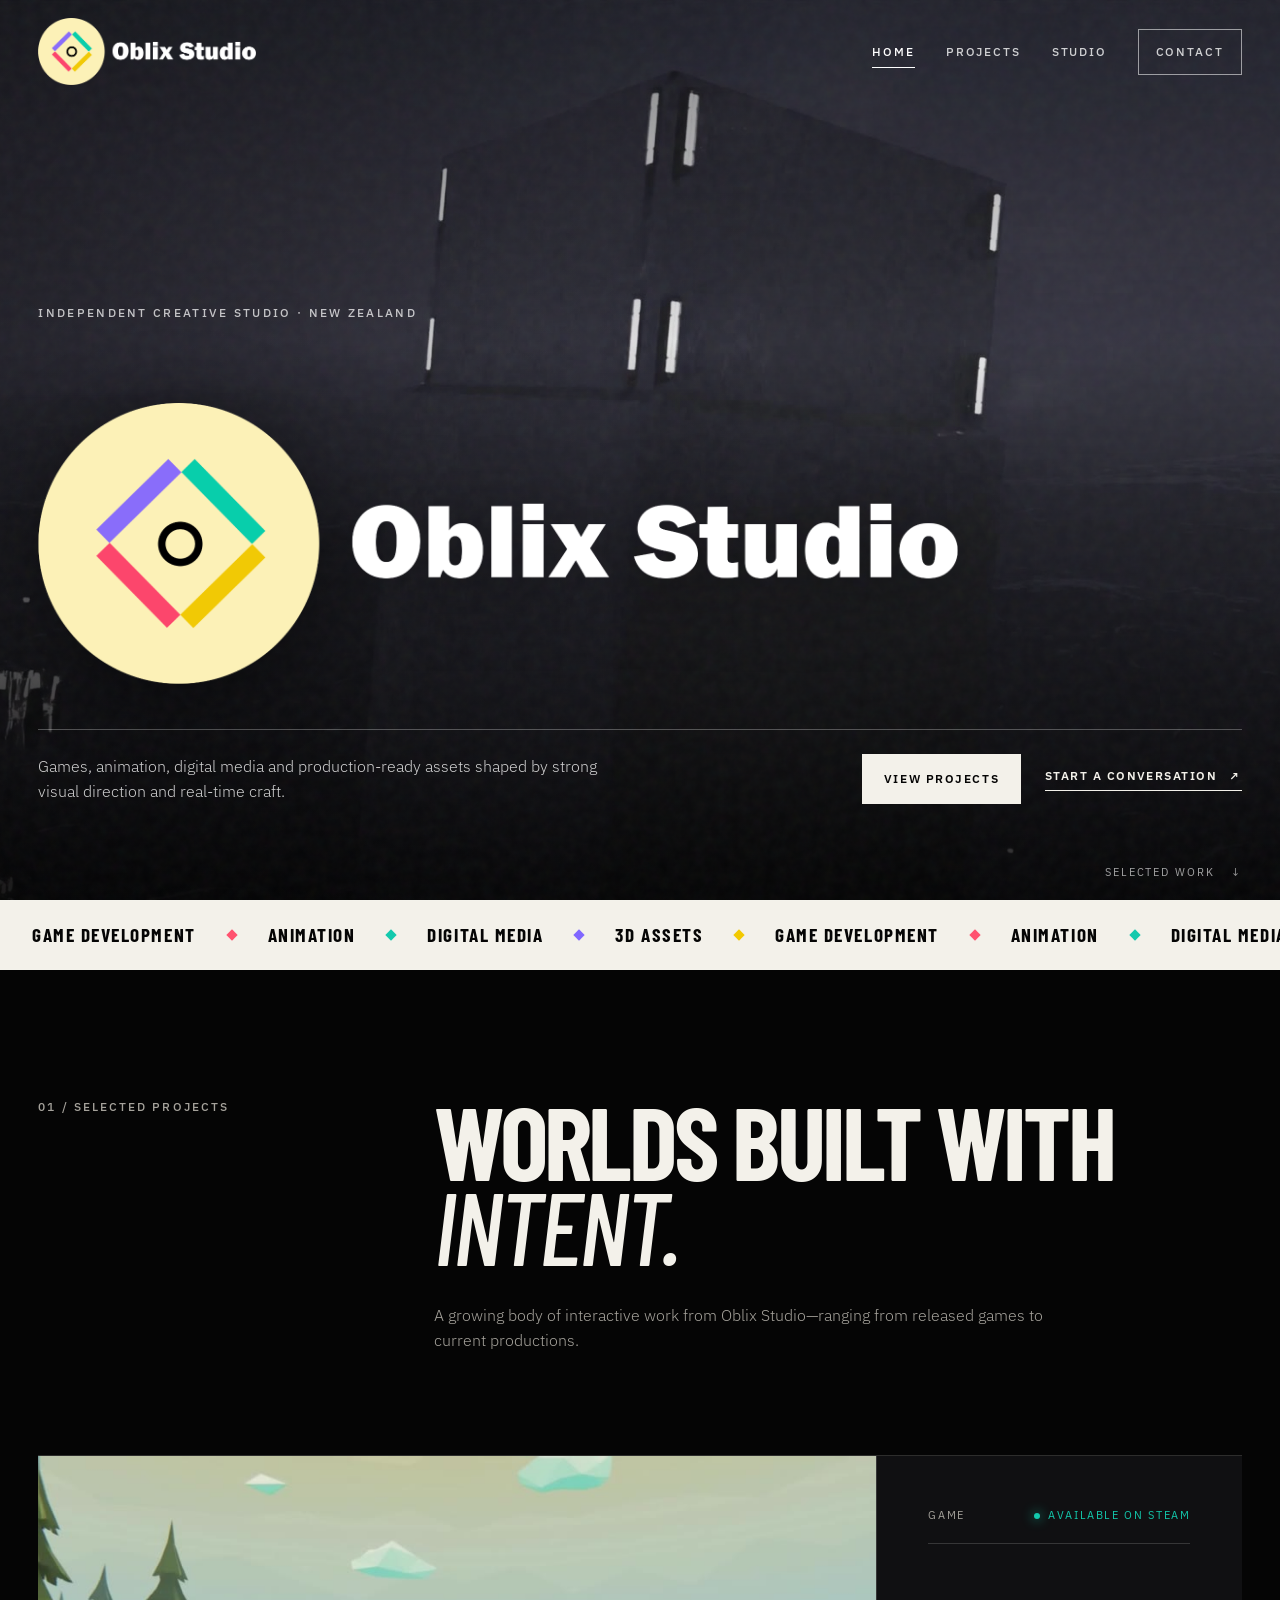
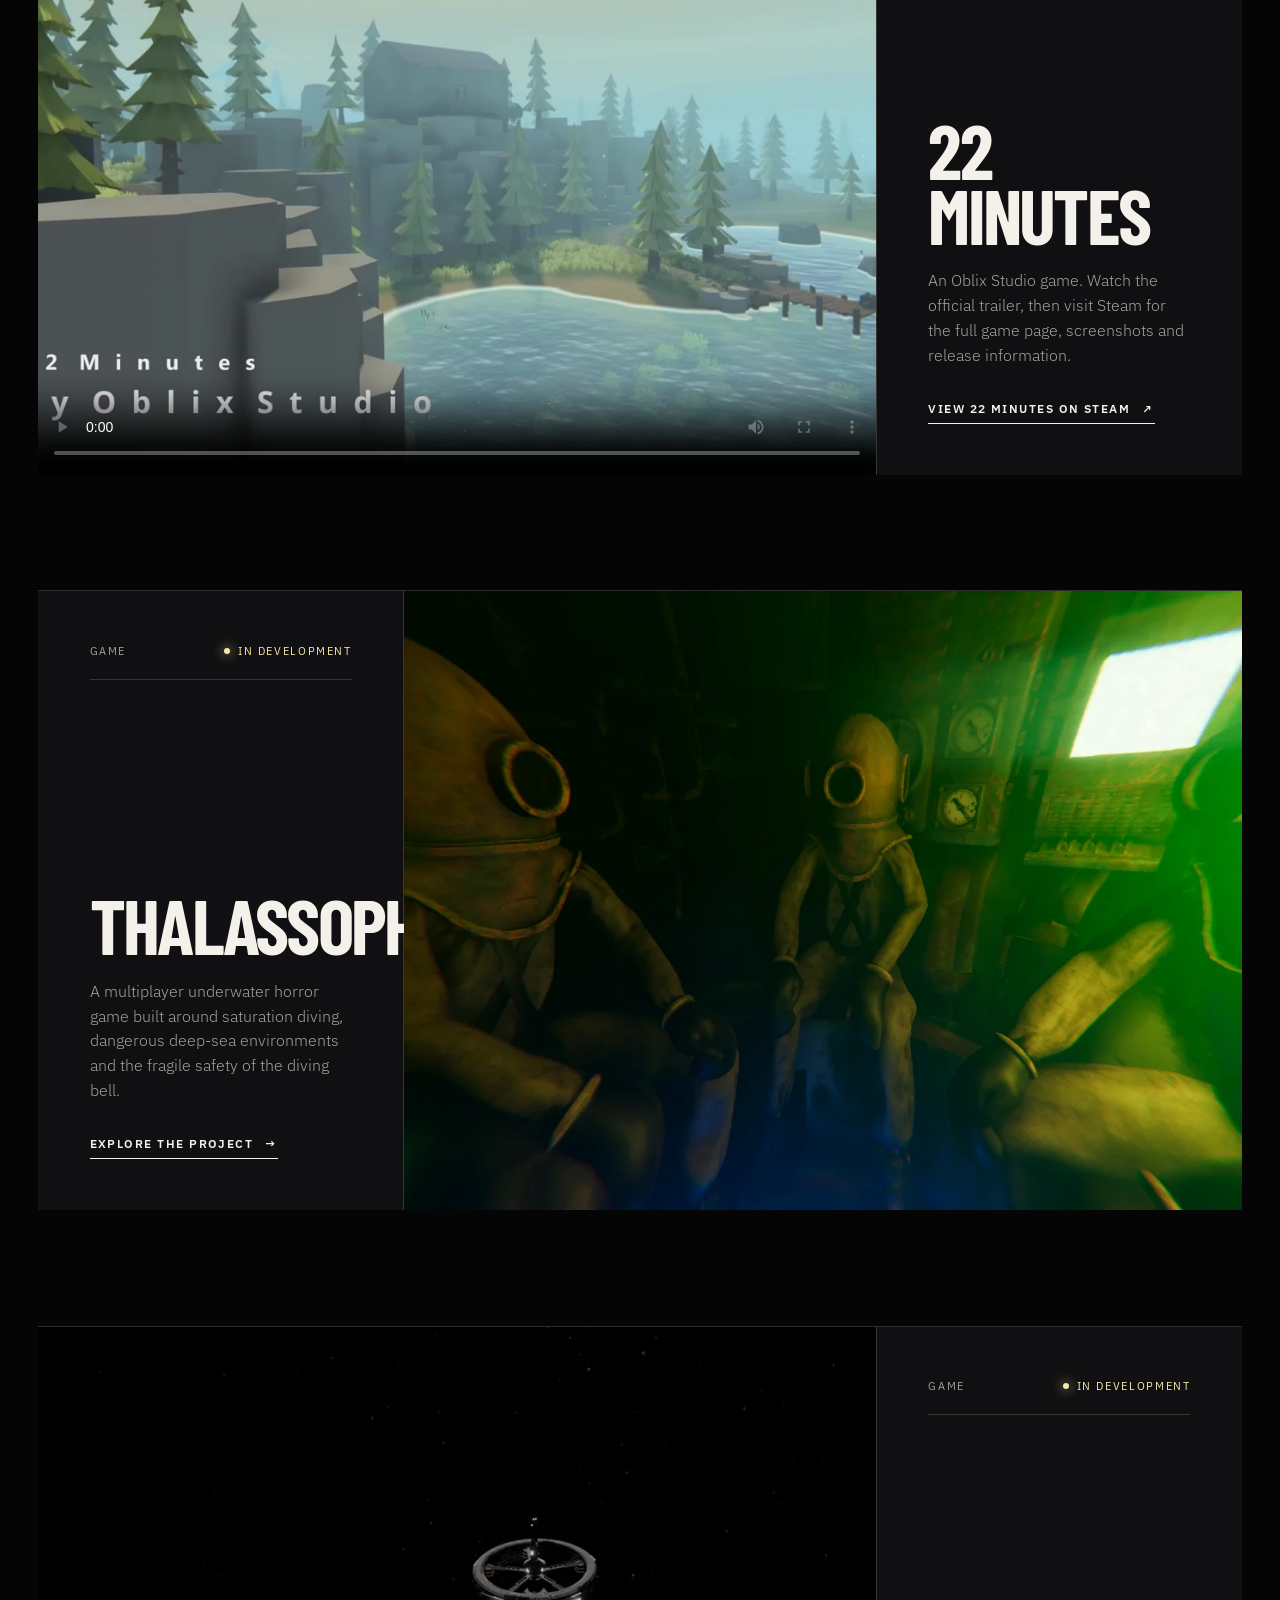
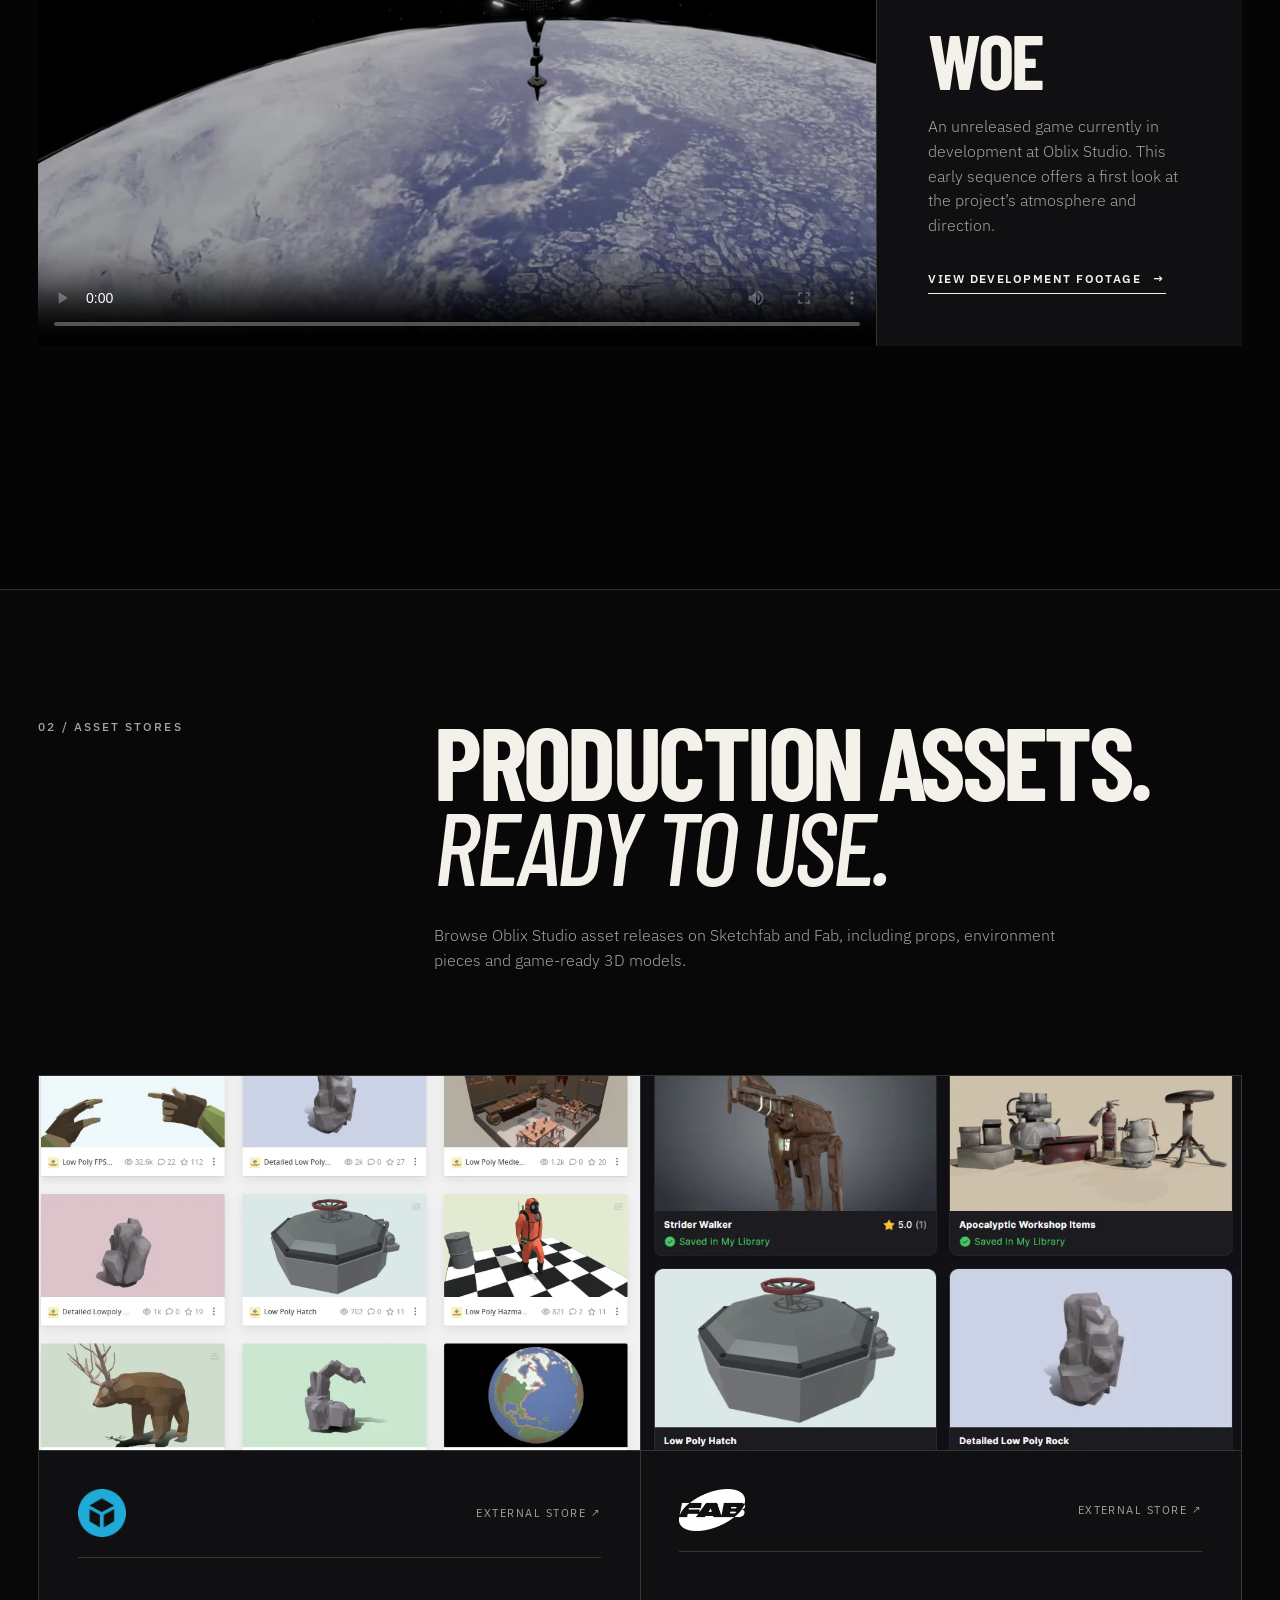
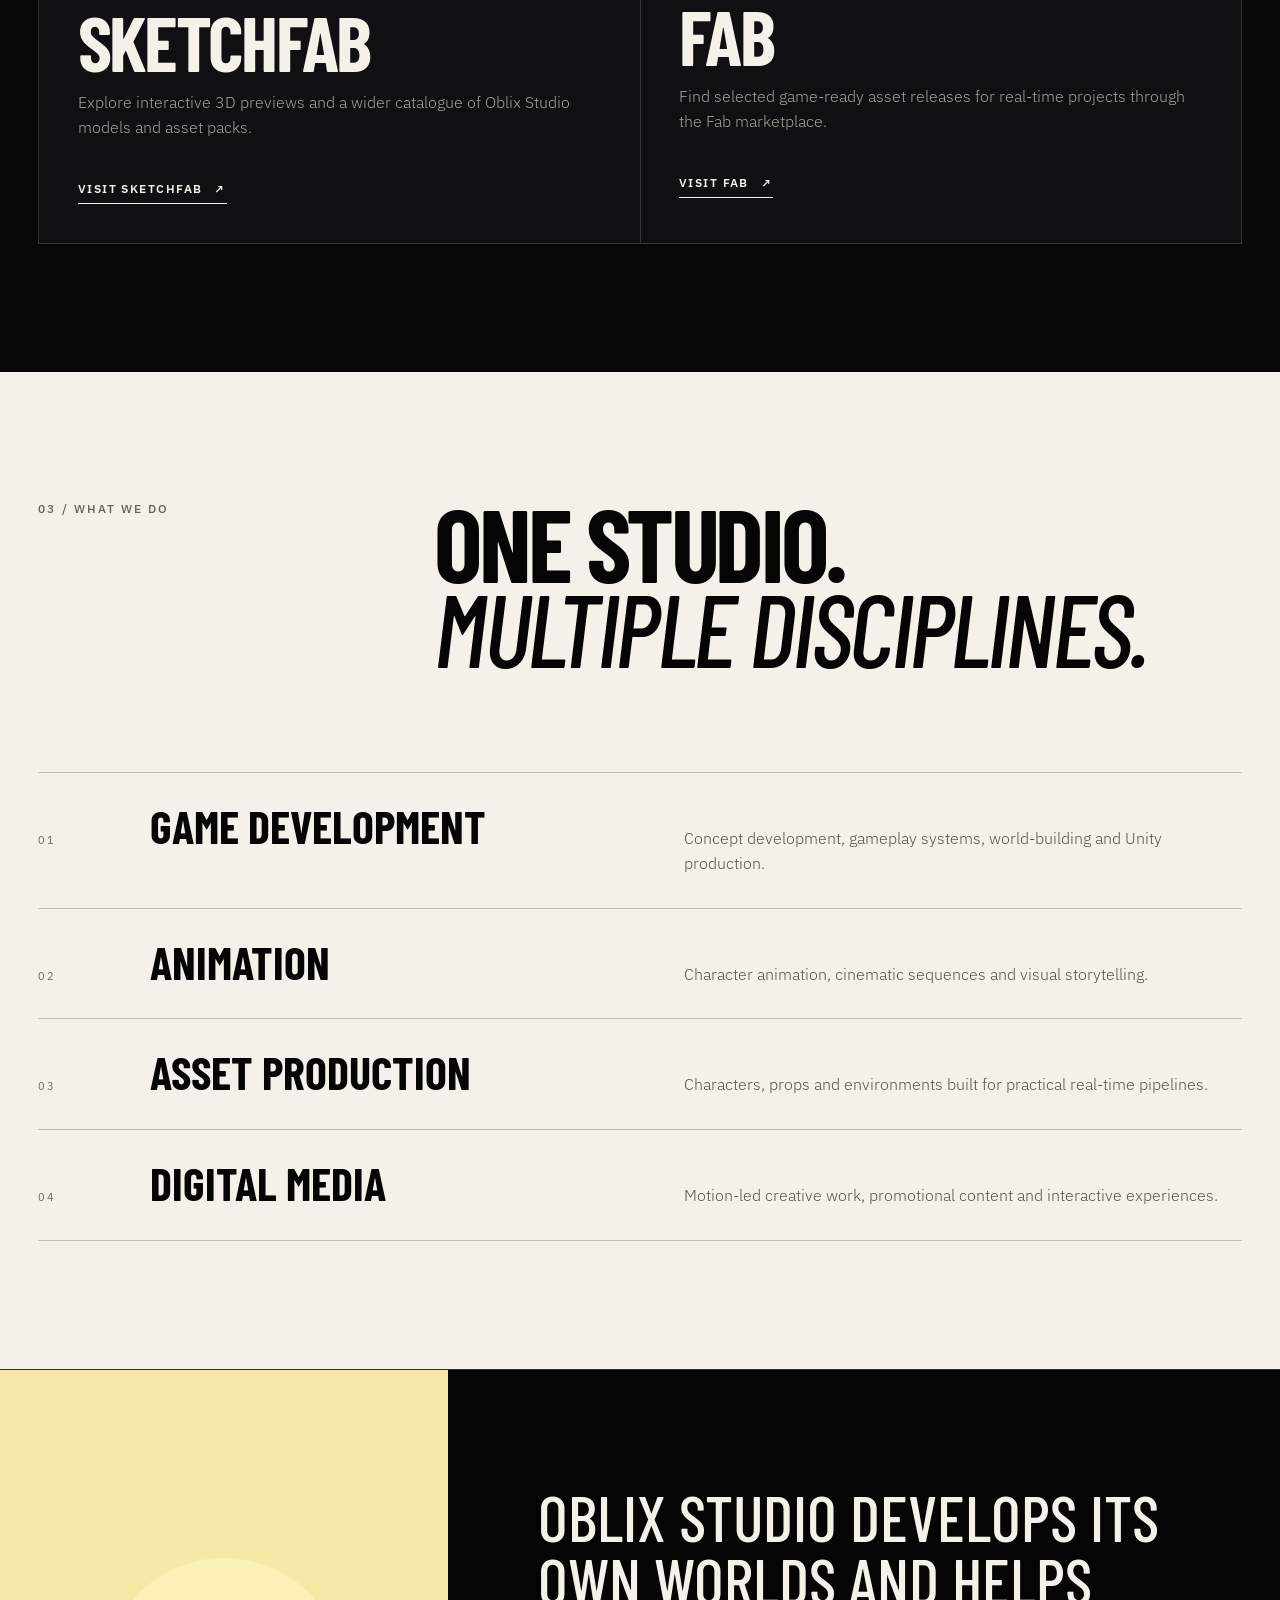
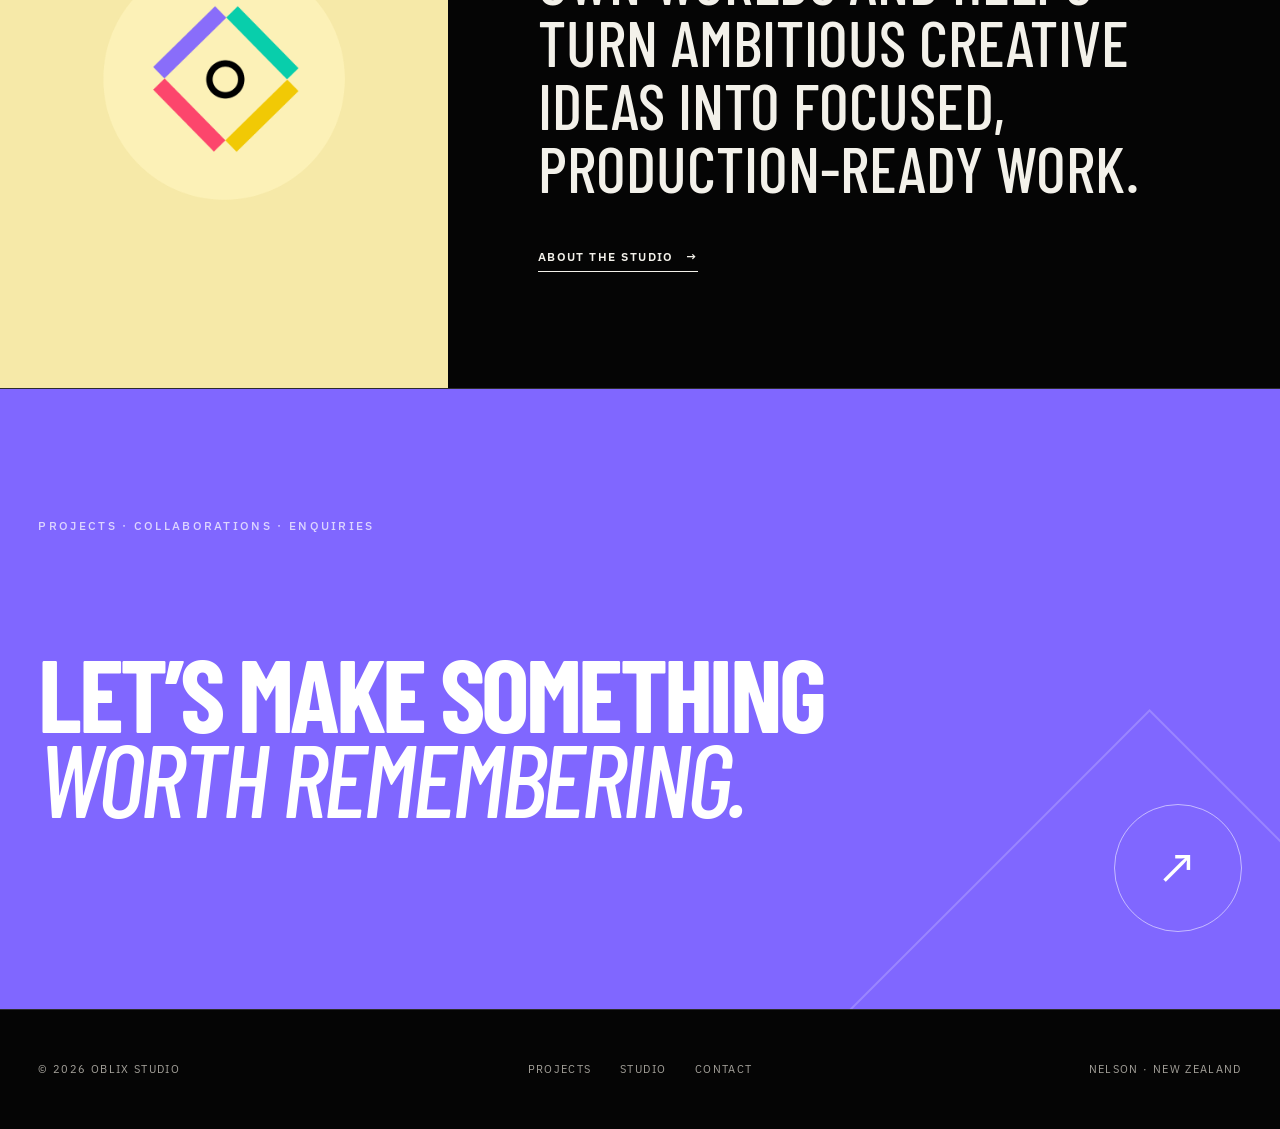
==== commit be2c0720: "3" ====
--- a/index.html
+++ b/index.html
@@ -3,18 +3,18 @@
 <head>
   <meta charset="utf-8">
   <meta name="viewport" content="width=device-width, initial-scale=1">
-  <meta name="description" content="Oblix Studio is an independent New Zealand studio creating original games, animation, digital media and production-ready assets.">
+  <meta name="description" content="Oblix Studio is an independent New Zealand studio creating games, animation, digital media and production-ready assets.">
   <meta name="theme-color" content="#050505">
   <meta property="og:title" content="Oblix Studio — Games, Animation & Digital Media">
-  <meta property="og:description" content="Original games, animation, digital media and production-ready assets from New Zealand.">
+  <meta property="og:description" content="Games, animation, digital media and production-ready assets from New Zealand.">
   <meta property="og:image" content="assets/images/thalassophobia.webp">
   <title>Oblix Studio — Games, Animation & Digital Media</title>
   <link rel="icon" href="assets/images/oblix-mark.png" type="image/png">
   <link rel="stylesheet" href="styles.css">
 </head>
-<body>
+<body class="home-page">
 <a class="skip-link" href="#main">Skip to content</a>
-<header class="site-header" data-header>
+<header class="site-header home-header" data-header>
   <a class="brand" href="index.html" aria-label="Oblix Studio home">
     <img src="assets/images/oblix-wordmark.png" alt="Oblix Studio">
   </a>
@@ -38,7 +38,7 @@
       <p class="eyebrow">Independent creative studio · New Zealand</p>
       <img class="hero-wordmark" src="assets/images/oblix-wordmark.png" alt="Oblix Studio">
       <div class="hero-lower">
-        <p>Original games, animation, digital media and production-ready assets shaped by strong visual direction and real-time craft.</p>
+        <p>Games, animation, digital media and production-ready assets shaped by strong visual direction and real-time craft.</p>
         <div class="hero-actions">
           <a class="button button-light" href="#gallery">View projects</a>
           <a class="text-link" href="contact.html">Start a conversation <span>↗</span></a>
@@ -60,7 +60,7 @@
       <p class="section-index">01 / Selected projects</p>
       <div>
         <h1>Worlds built with <em>intent.</em></h1>
-        <p class="section-lead">A growing body of original interactive work from Oblix Studio—ranging from released games to current productions.</p>
+        <p class="section-lead">A growing body of interactive work from Oblix Studio—ranging from released games to current productions.</p>
       </div>
     </div>
 
@@ -73,7 +73,7 @@
       <div class="project-copy">
         <div class="project-topline"><span>Game</span><span class="status status-live">Available on Steam</span></div>
         <h2>22 Minutes</h2>
-        <p>An original Oblix Studio game. Watch the official trailer, then visit Steam for the full game page, screenshots and release information.</p>
+        <p>An Oblix Studio game. Watch the official trailer, then visit Steam for the full game page, screenshots and release information.</p>
         <a class="project-link" href="https://store.steampowered.com/app/2765180/22_Minutes/" target="_blank" rel="noopener noreferrer">View 22 Minutes on Steam <span>↗</span></a>
       </div>
     </article>
@@ -99,19 +99,49 @@
       <div class="project-copy">
         <div class="project-topline"><span>Game</span><span class="status">In development</span></div>
         <h2>Woe</h2>
-        <p>An unreleased original game currently in development at Oblix Studio. This early sequence offers a first look at the project’s atmosphere and direction.</p>
+        <p>An unreleased game currently in development at Oblix Studio. This early sequence offers a first look at the project’s atmosphere and direction.</p>
         <a class="project-link" href="work.html#woe">View development footage <span>→</span></a>
       </div>
     </article>
   </section>
 
+  <section class="section stores-section" id="asset-stores">
+    <div class="section-heading reveal">
+      <p class="section-index">02 / Asset stores</p>
+      <div>
+        <h2>Production assets.<br><em>Ready to use.</em></h2>
+        <p class="section-lead">Browse Oblix Studio asset releases on Sketchfab and Fab, including props, environment pieces and game-ready 3D models.</p>
+      </div>
+    </div>
+    <div class="store-grid">
+      <a class="store-card reveal" href="https://sketchfab.com/OblixStudio" target="_blank" rel="noopener noreferrer" aria-label="Open the Oblix Studio Sketchfab store">
+        <div class="store-preview"><img src="assets/images/sketchfab-store.webp" alt="Oblix Studio assets displayed on the Sketchfab store"></div>
+        <div class="store-copy">
+          <div class="store-brand-row"><img class="store-logo store-logo-sketchfab" src="assets/images/sketchfab-logo.png" alt="Sketchfab"><span>External store ↗</span></div>
+          <h3>Sketchfab</h3>
+          <p>Explore interactive 3D previews and a wider catalogue of Oblix Studio models and asset packs.</p>
+          <span class="store-link">Visit Sketchfab <b>↗</b></span>
+        </div>
+      </a>
+      <a class="store-card reveal" href="https://www.fab.com/sellers/Oblix%20Studio" target="_blank" rel="noopener noreferrer" aria-label="Open the Oblix Studio Fab store">
+        <div class="store-preview"><img src="assets/images/fab-store.webp" alt="Oblix Studio assets displayed on the Fab marketplace"></div>
+        <div class="store-copy">
+          <div class="store-brand-row"><img class="store-logo store-logo-fab" src="assets/images/fab-logo.png" alt="Fab"><span>External store ↗</span></div>
+          <h3>Fab</h3>
+          <p>Find selected game-ready asset releases for real-time projects through the Fab marketplace.</p>
+          <span class="store-link">Visit Fab <b>↗</b></span>
+        </div>
+      </a>
+    </div>
+  </section>
+
   <section class="section capabilities">
     <div class="section-heading reveal">
-      <p class="section-index">02 / What we do</p>
+      <p class="section-index">03 / What we do</p>
       <div><h2>One studio.<br><em>Multiple disciplines.</em></h2></div>
     </div>
     <div class="capability-list">
-      <div class="capability reveal"><span>01</span><h3>Game development</h3><p>Original concepts, gameplay systems, world-building and Unity production.</p></div>
+      <div class="capability reveal"><span>01</span><h3>Game development</h3><p>Concept development, gameplay systems, world-building and Unity production.</p></div>
       <div class="capability reveal"><span>02</span><h3>Animation</h3><p>Character animation, cinematic sequences and visual storytelling.</p></div>
       <div class="capability reveal"><span>03</span><h3>Asset production</h3><p>Characters, props and environments built for practical real-time pipelines.</p></div>
       <div class="capability reveal"><span>04</span><h3>Digital media</h3><p>Motion-led creative work, promotional content and interactive experiences.</p></div>
@@ -121,7 +151,7 @@
   <section class="studio-statement">
     <div class="statement-mark reveal"><img src="assets/images/oblix-mark.png" alt=""></div>
     <div class="statement-copy reveal">
-      <p>Oblix Studio develops original worlds and helps turn ambitious creative ideas into focused, production-ready work.</p>
+      <p>Oblix Studio develops its own worlds and helps turn ambitious creative ideas into focused, production-ready work.</p>
       <a class="project-link" href="about.html">About the studio <span>→</span></a>
     </div>
   </section>
--- a/styles.css
+++ b/styles.css
@@ -661,3 +661,126 @@
   *, *::before, *::after { animation-duration: 0.01ms !important; animation-iteration-count: 1 !important; transition-duration: 0.01ms !important; }
   .reveal { opacity: 1; transform: none; }
 }
+
+/* Home landing header: the large centred wordmark is the only logo at the top. */
+.brand {
+  transition: opacity 0.25s ease, visibility 0.25s ease, transform 0.25s ease;
+}
+.home-header:not(.scrolled) .brand {
+  opacity: 0;
+  visibility: hidden;
+  pointer-events: none;
+  transform: translateY(-8px);
+}
+.home-header.scrolled .brand {
+  opacity: 1;
+  visibility: visible;
+  transform: translateY(0);
+}
+
+/* Keep long project names inside their allocated title area. */
+.project-detail-head h2.project-title-long {
+  font-size: clamp(3rem, 6.6vw, 7.2rem);
+  letter-spacing: -0.045em;
+  white-space: nowrap;
+}
+
+/* Asset marketplaces */
+.stores-section {
+  border-top: 1px solid var(--line);
+  background: #080809;
+}
+.store-page-section { padding-top: clamp(6rem, 10vw, 10rem); }
+.store-grid {
+  display: grid;
+  grid-template-columns: repeat(2, minmax(0, 1fr));
+  border-top: 1px solid var(--line);
+  border-left: 1px solid var(--line);
+}
+.store-card {
+  min-width: 0;
+  border-right: 1px solid var(--line);
+  border-bottom: 1px solid var(--line);
+  background: var(--panel);
+  overflow: hidden;
+  transition: background 0.25s ease;
+}
+.store-card:hover { background: #18181b; }
+.store-preview {
+  aspect-ratio: 16 / 10;
+  overflow: hidden;
+  background: #101012;
+  border-bottom: 1px solid var(--line);
+}
+.store-preview img {
+  height: 100%;
+  object-fit: cover;
+  transition: transform 0.55s cubic-bezier(.2,.7,.2,1), filter 0.35s ease;
+}
+.store-card:hover .store-preview img { transform: scale(1.025); }
+.store-copy { padding: clamp(1.6rem, 3vw, 3rem); }
+.store-brand-row {
+  display: flex;
+  align-items: center;
+  justify-content: space-between;
+  gap: 1rem;
+  min-height: 58px;
+  padding-bottom: 1.25rem;
+  border-bottom: 1px solid var(--line);
+}
+.store-brand-row > span {
+  color: var(--muted);
+  font-size: 0.66rem;
+  letter-spacing: 0.14em;
+  text-transform: uppercase;
+  white-space: nowrap;
+}
+.store-logo { width: auto; object-fit: contain; object-position: left center; }
+.store-logo-sketchfab { height: 48px; }
+.store-logo-fab { height: 42px; }
+.store-copy h3 {
+  margin: clamp(2rem, 4vw, 4rem) 0 1rem;
+  font-family: var(--display);
+  font-size: clamp(3.4rem, 6vw, 6.6rem);
+  line-height: 0.84;
+  letter-spacing: -0.035em;
+  text-transform: uppercase;
+}
+.store-copy p {
+  max-width: 520px;
+  margin: 0 0 2.2rem;
+  color: var(--muted);
+  font-weight: 300;
+}
+.store-link {
+  display: inline-flex;
+  align-items: center;
+  gap: 0.75rem;
+  padding-bottom: 0.3rem;
+  border-bottom: 1px solid currentColor;
+  font-size: 0.75rem;
+  font-weight: 600;
+  letter-spacing: 0.12em;
+  text-transform: uppercase;
+}
+.store-link b { font-weight: inherit; transition: transform 0.2s ease; }
+.store-card:hover .store-link b { transform: translate(3px, -2px); }
+
+@media (max-width: 980px) {
+  .store-grid { grid-template-columns: 1fr; }
+  .project-detail-head h2.project-title-long { font-size: clamp(3rem, 10.5vw, 6.4rem); }
+}
+
+@media (max-width: 680px) {
+  .home-header:not(.scrolled) .brand { display: none; }
+  .project-detail-head h2.project-title-long {
+    font-size: clamp(2.65rem, 13.4vw, 4.2rem);
+    white-space: normal;
+    overflow-wrap: anywhere;
+  }
+  .store-copy { padding: 1.4rem; }
+  .store-brand-row { min-height: 52px; }
+  .store-logo-sketchfab { height: 40px; }
+  .store-logo-fab { height: 34px; }
+  .store-copy h3 { font-size: clamp(3.2rem, 17vw, 5.2rem); }
+}
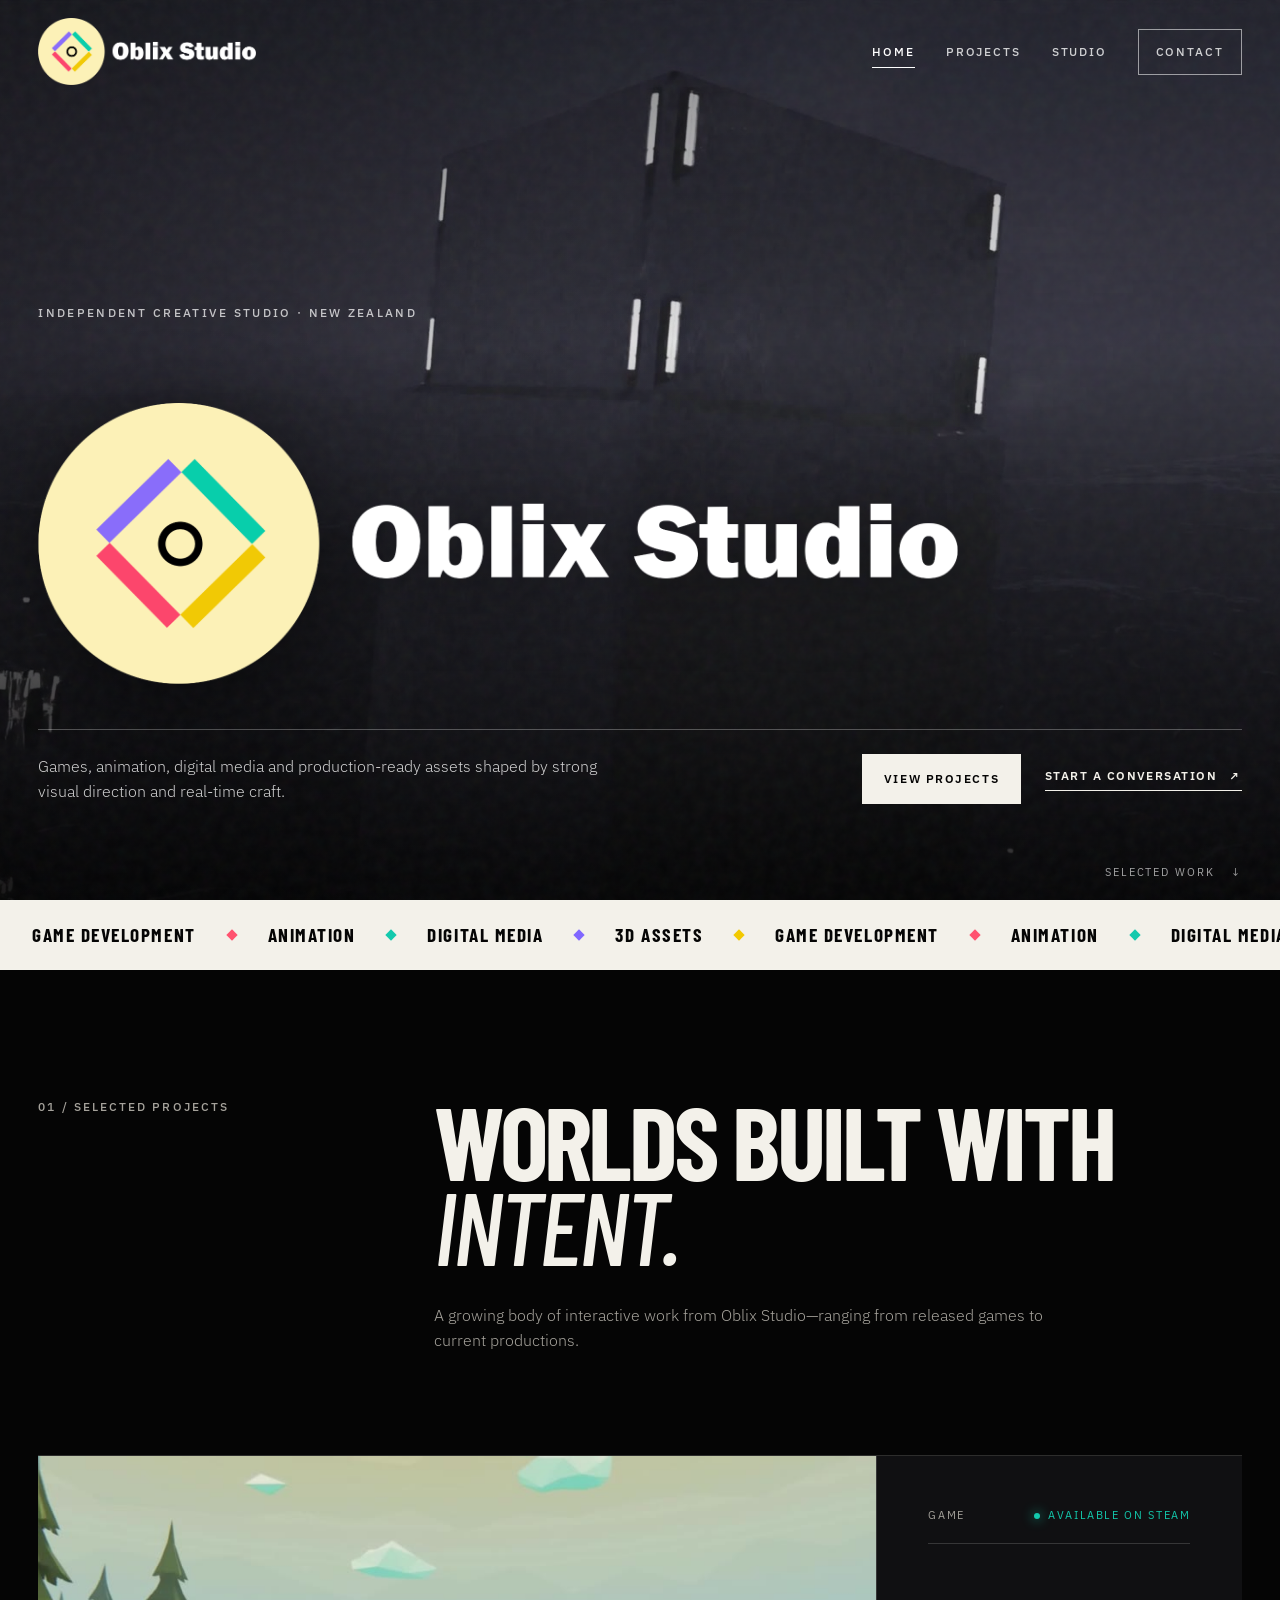
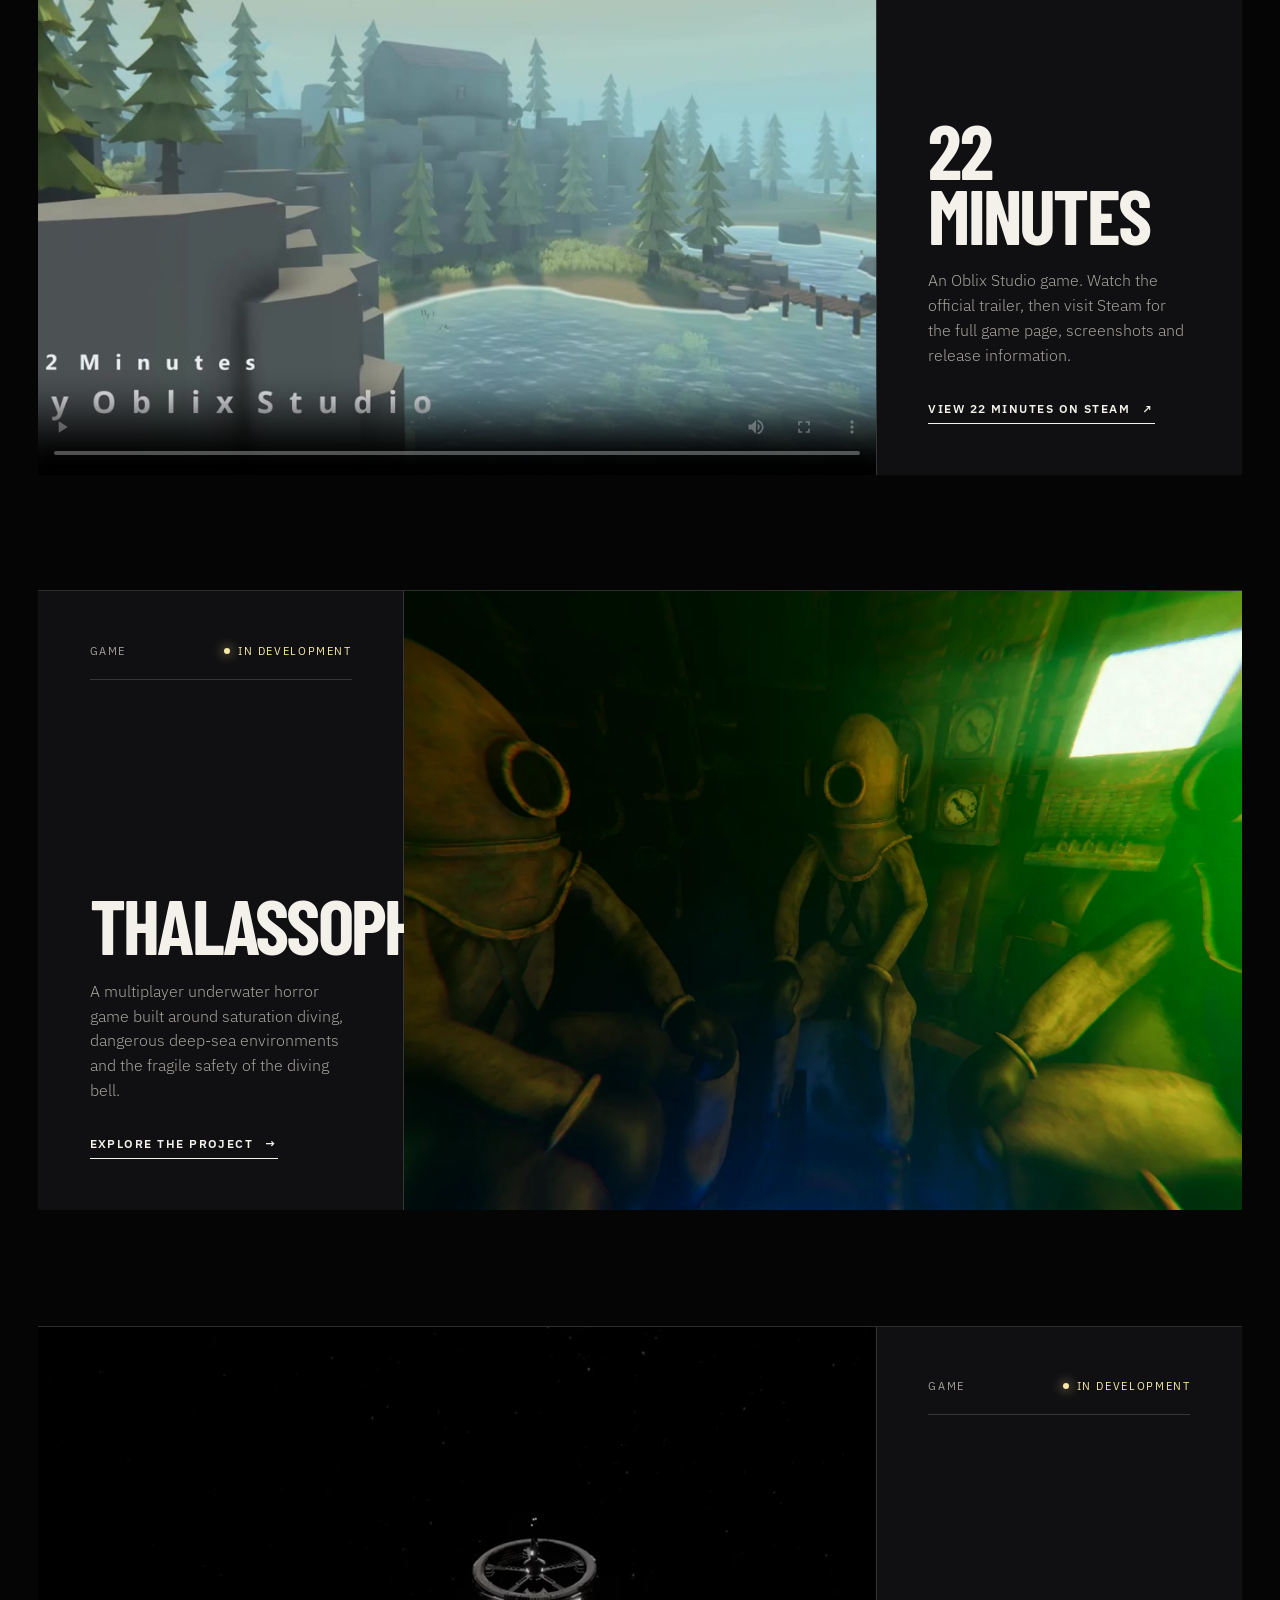
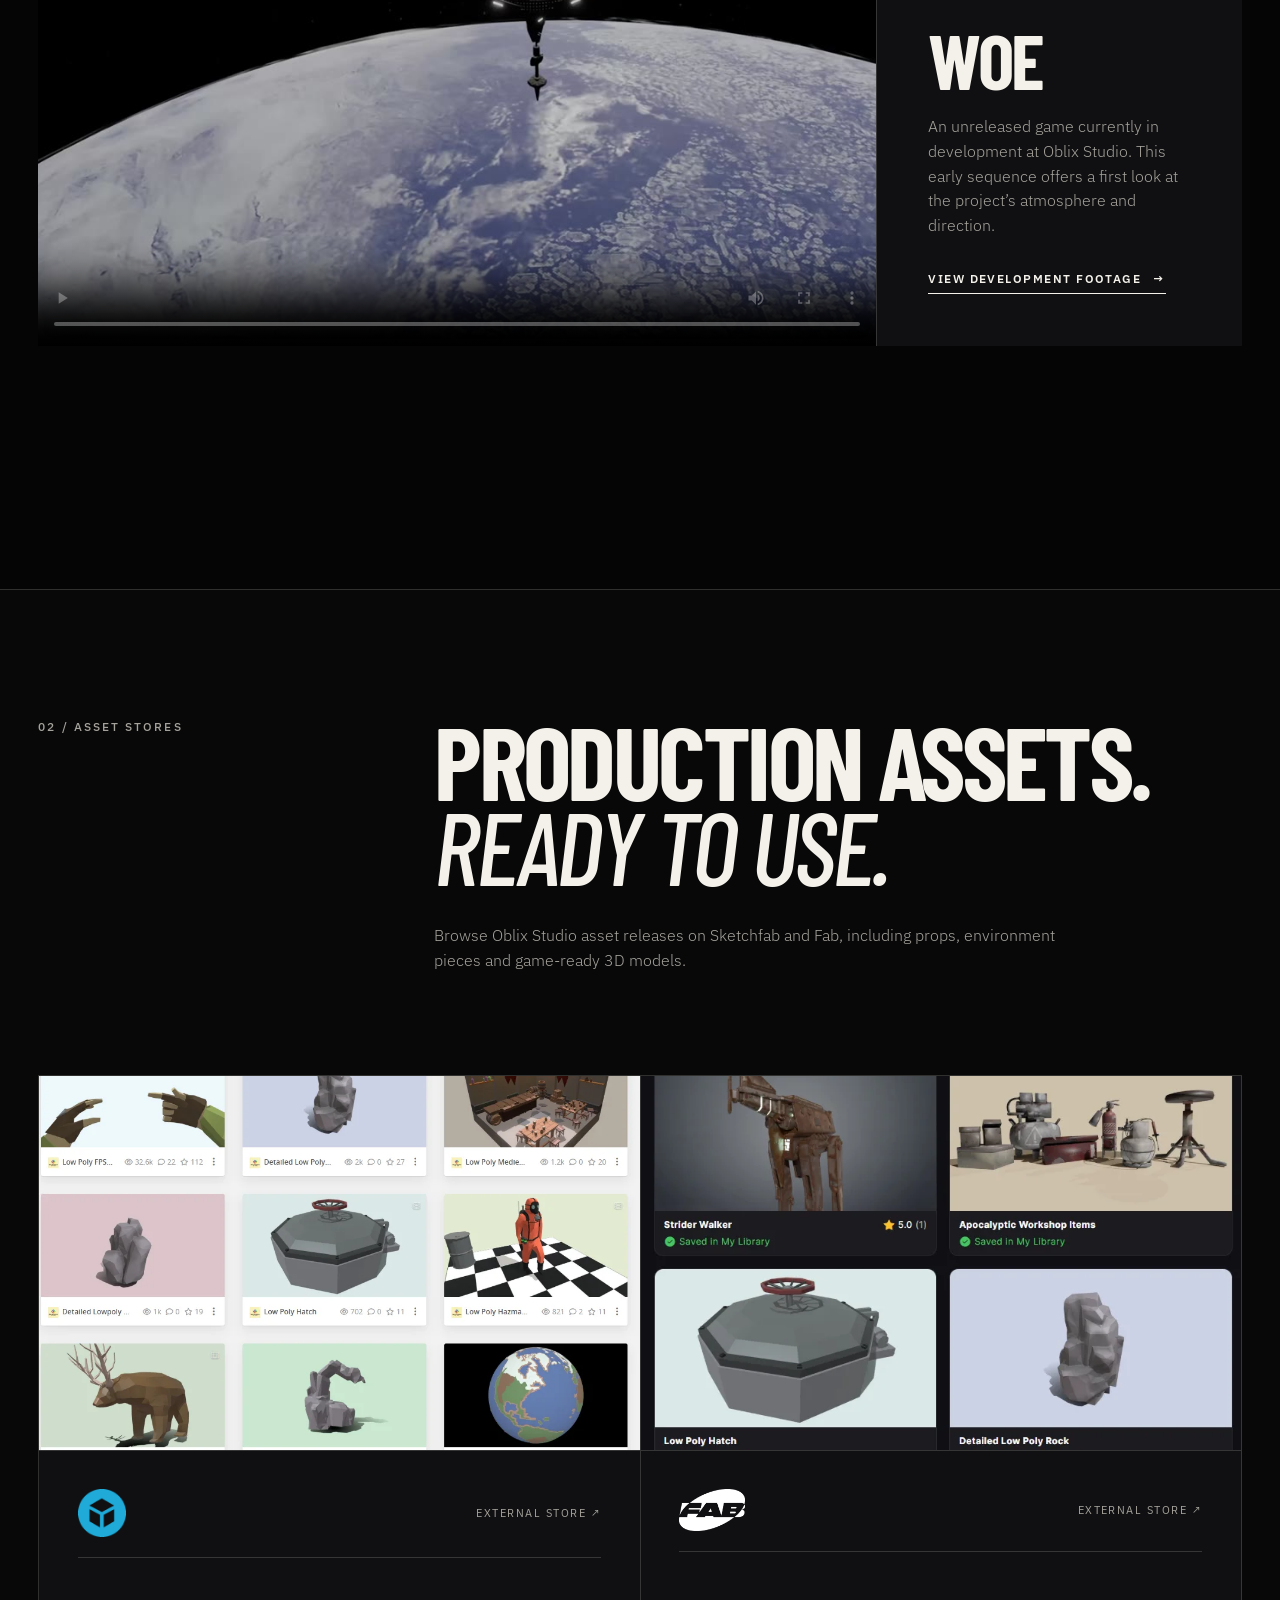
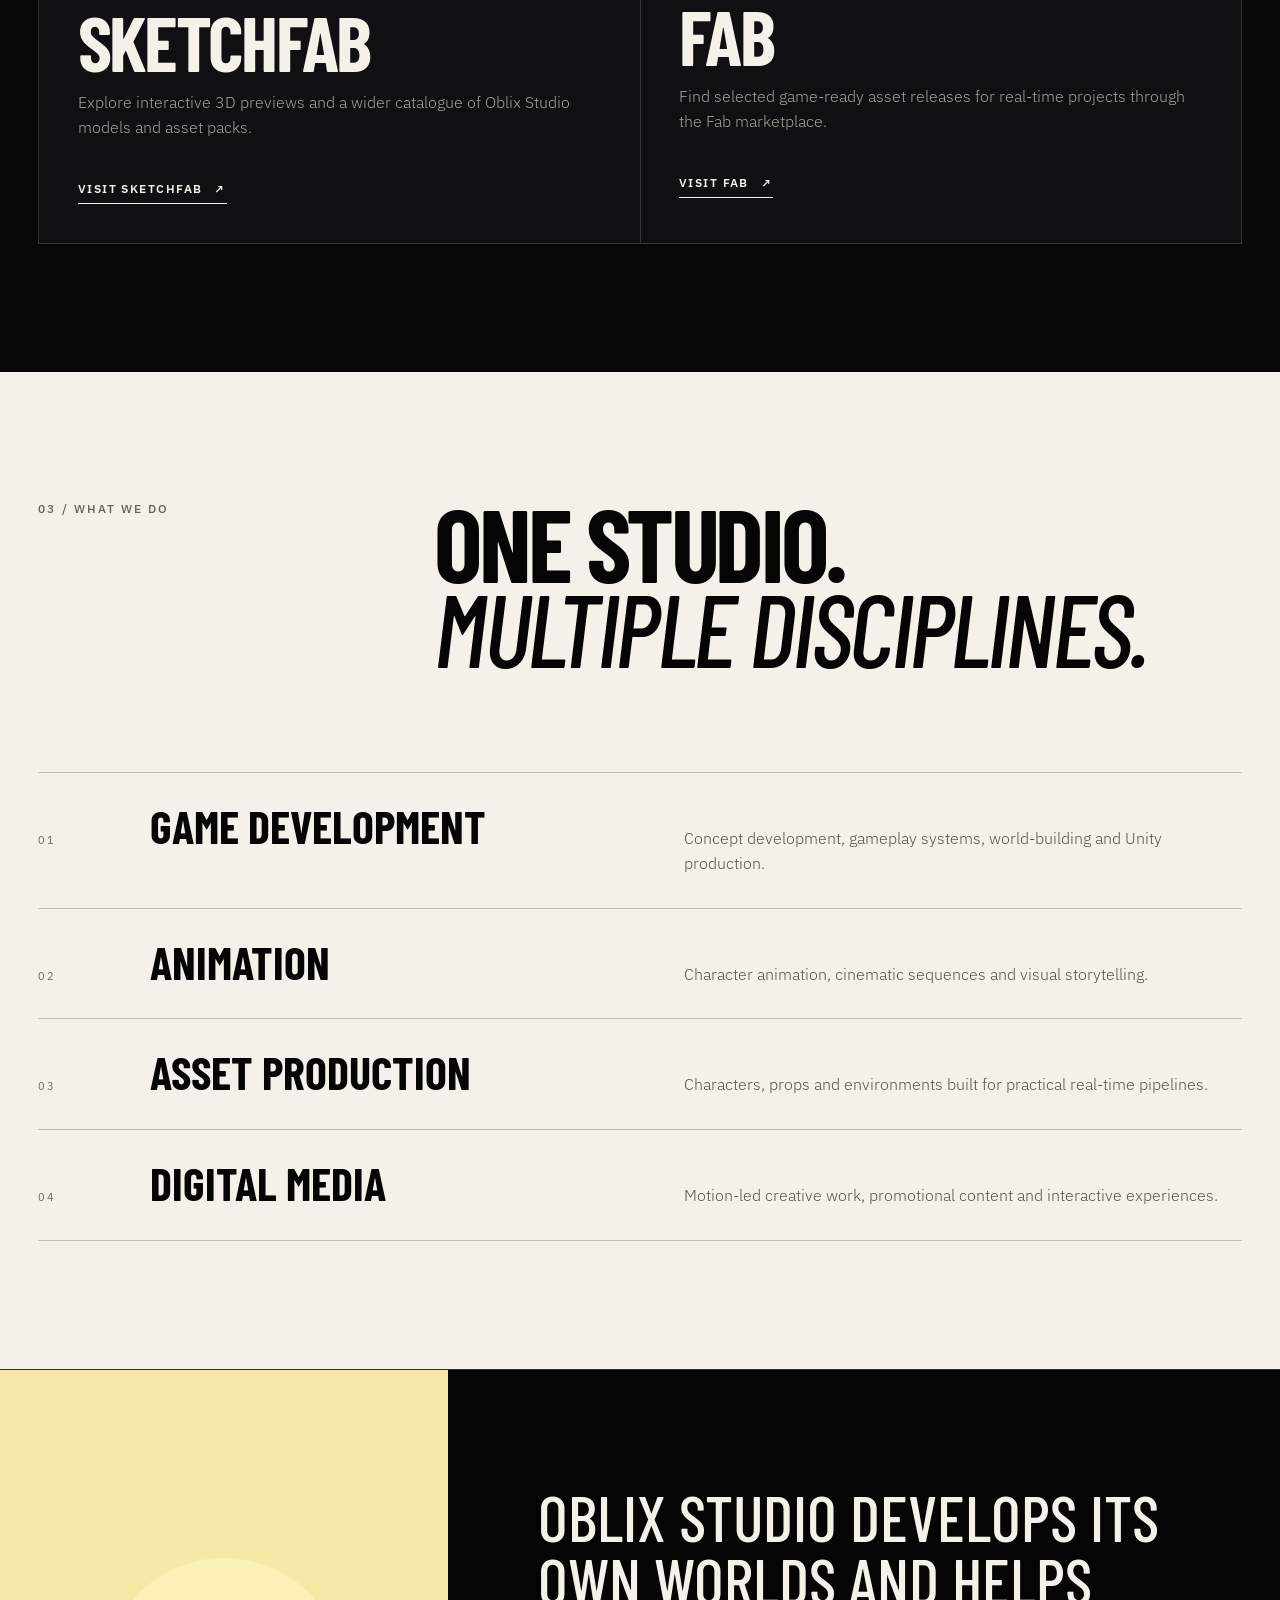
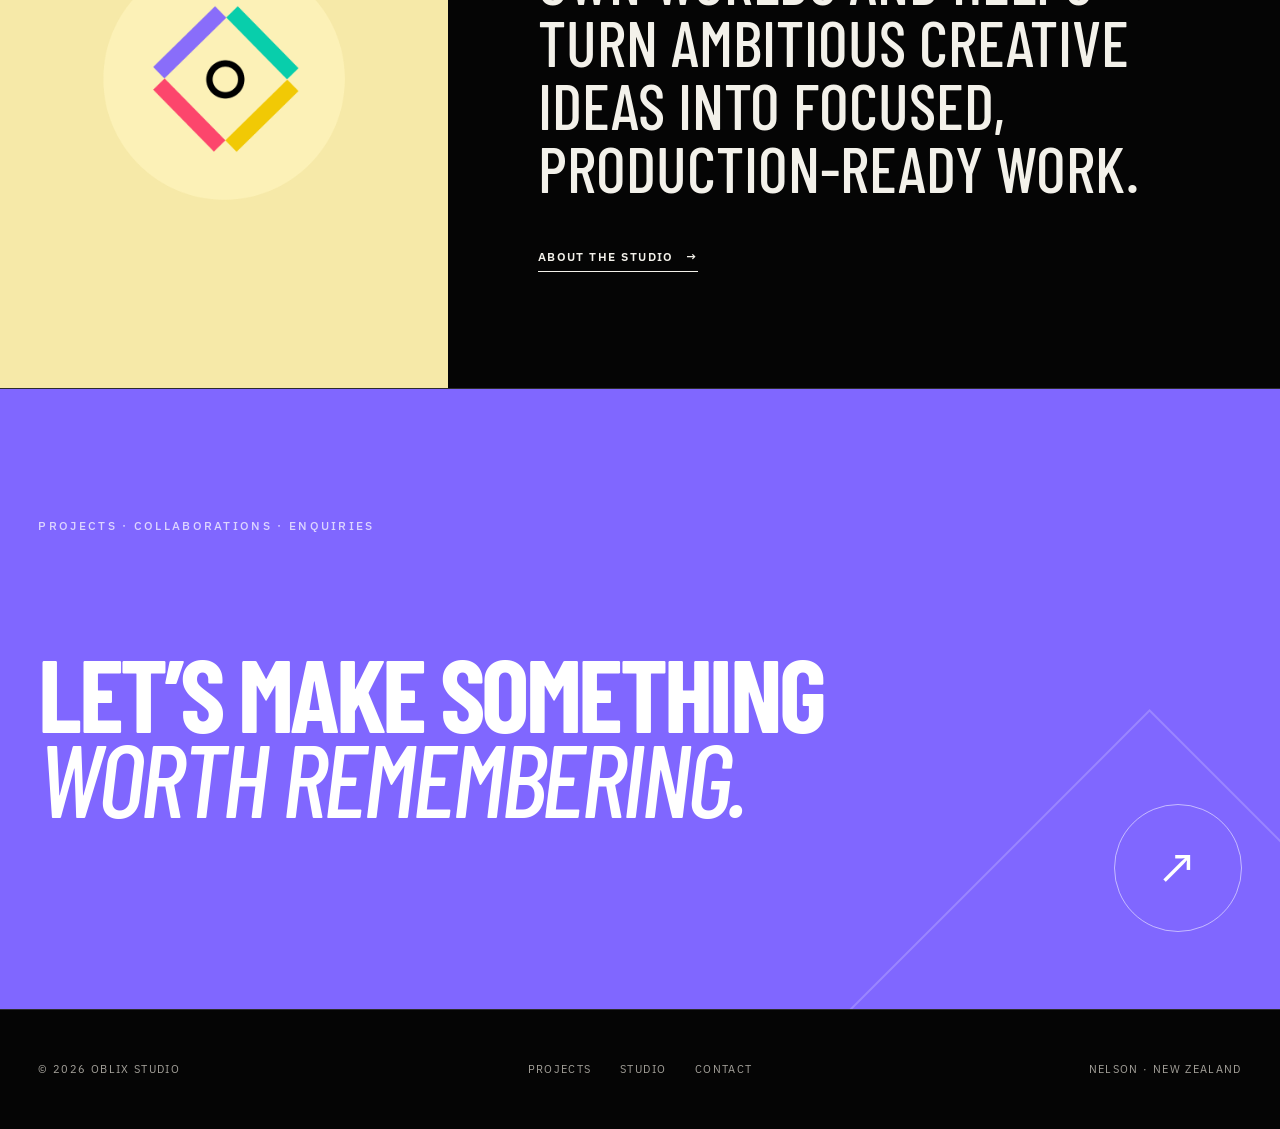
==== commit a210eec4: "Update index.html added google search" ====
--- a/index.html
+++ b/index.html
@@ -1,6 +1,7 @@
 <!doctype html>
 <html lang="en">
 <head>
+  <meta name="google-site-verification" content="EwwM9m5uBnxnpSqm6r1n-Yp3ZvkrhDu7iB9UiVogTsw" />
   <meta charset="utf-8">
   <meta name="viewport" content="width=device-width, initial-scale=1">
   <meta name="description" content="Oblix Studio is an independent New Zealand studio creating games, animation, digital media and production-ready assets.">
